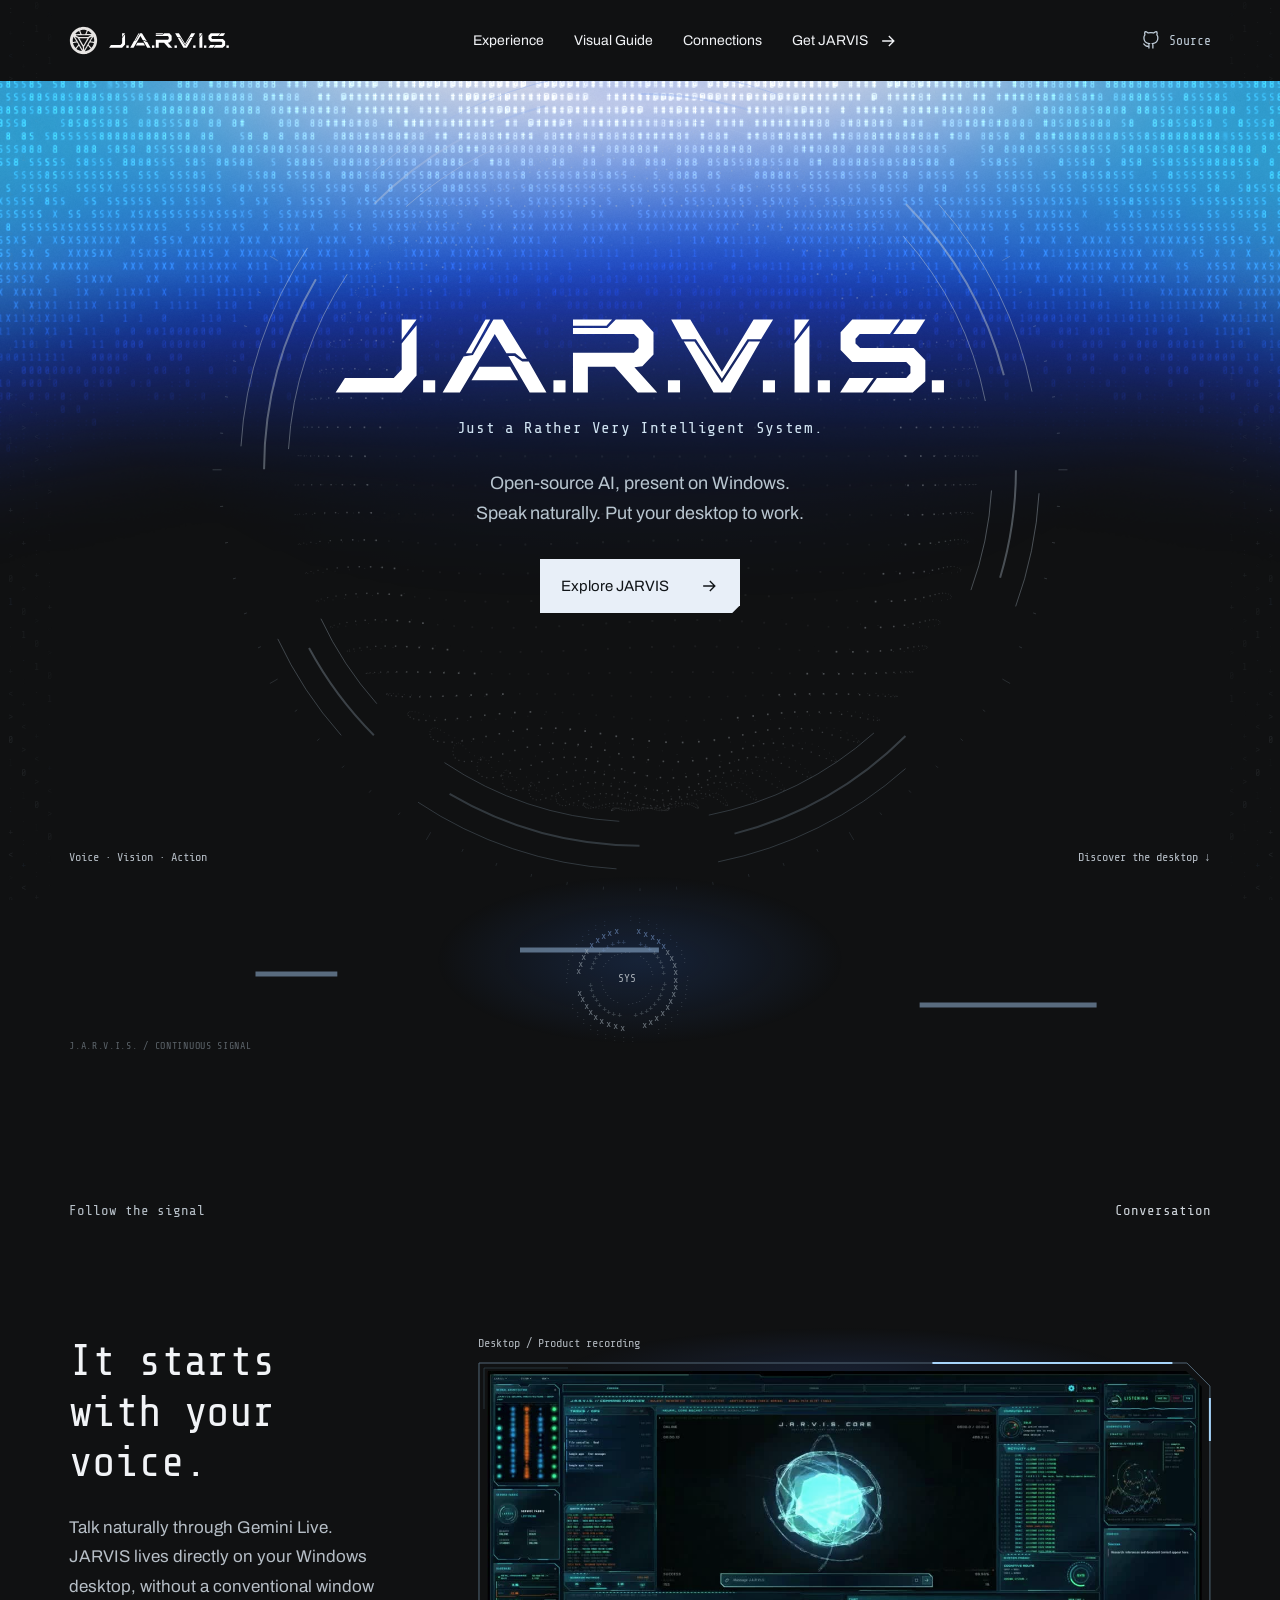
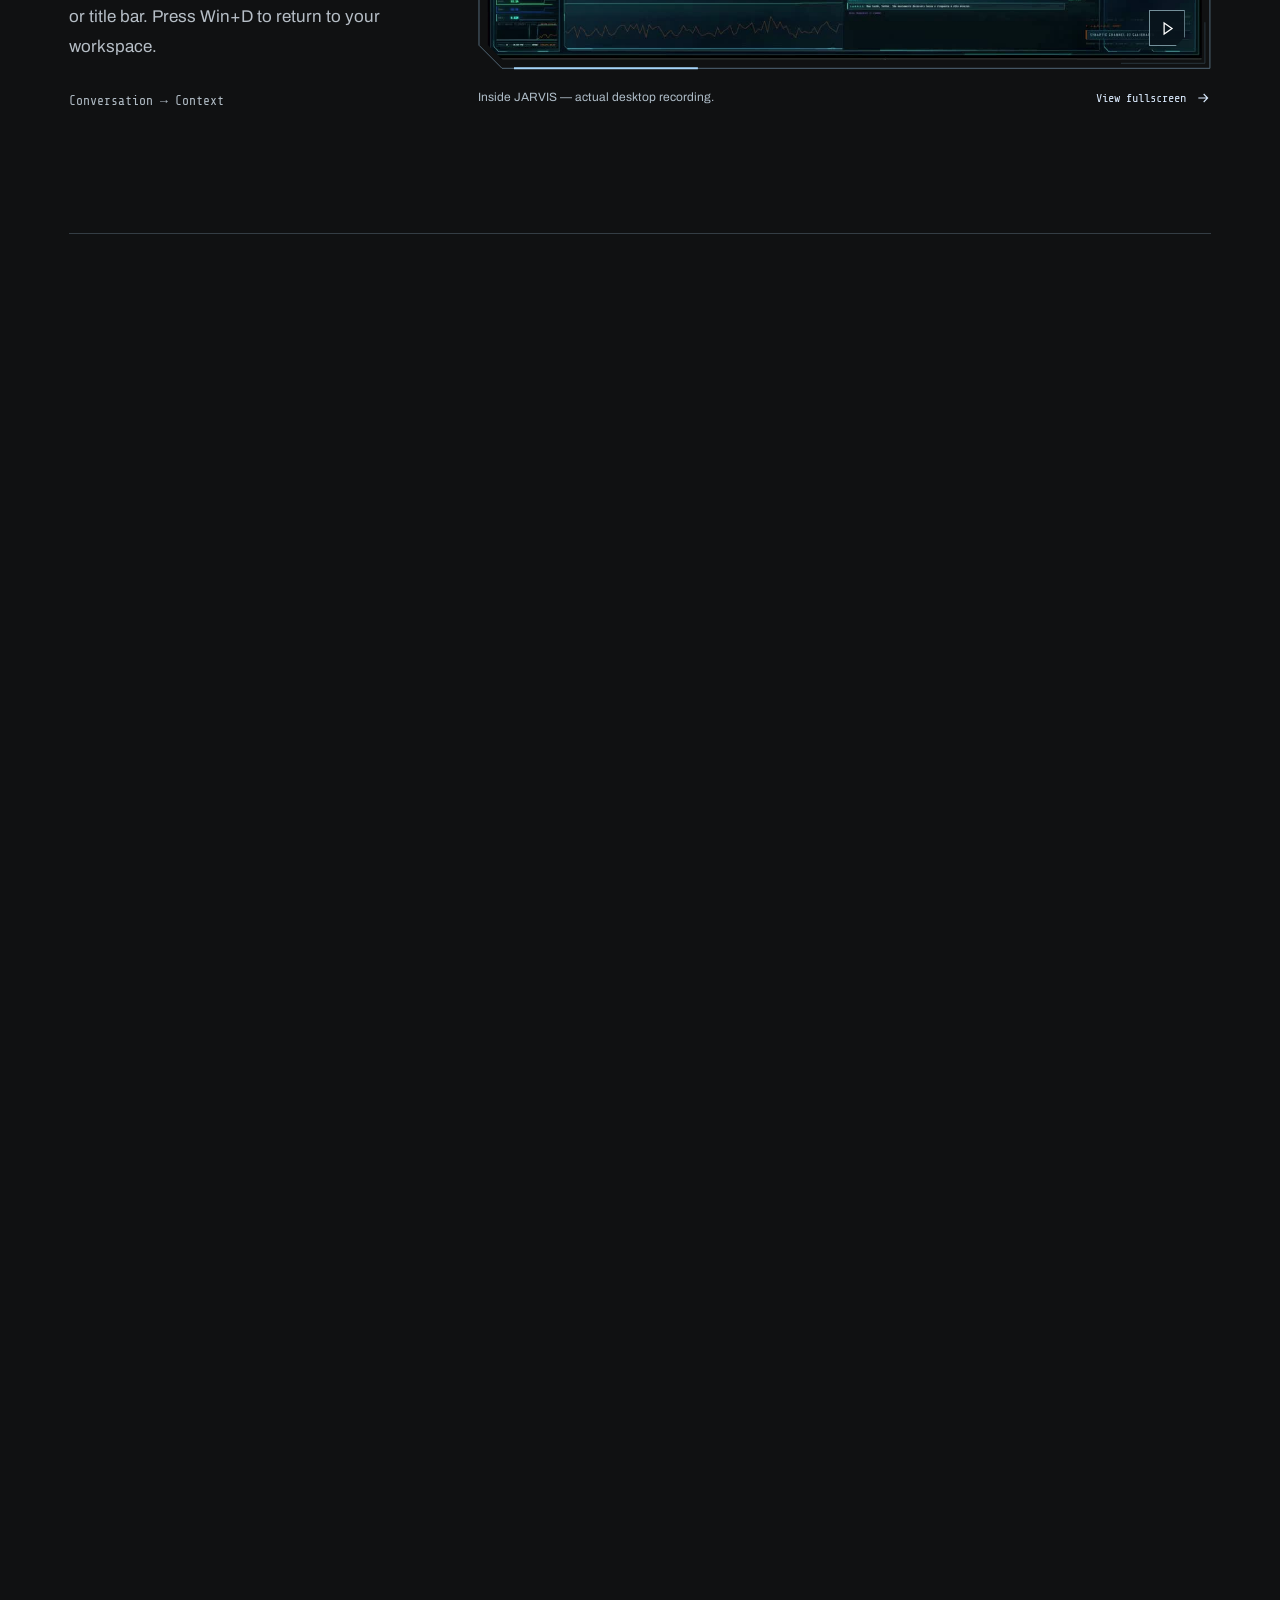
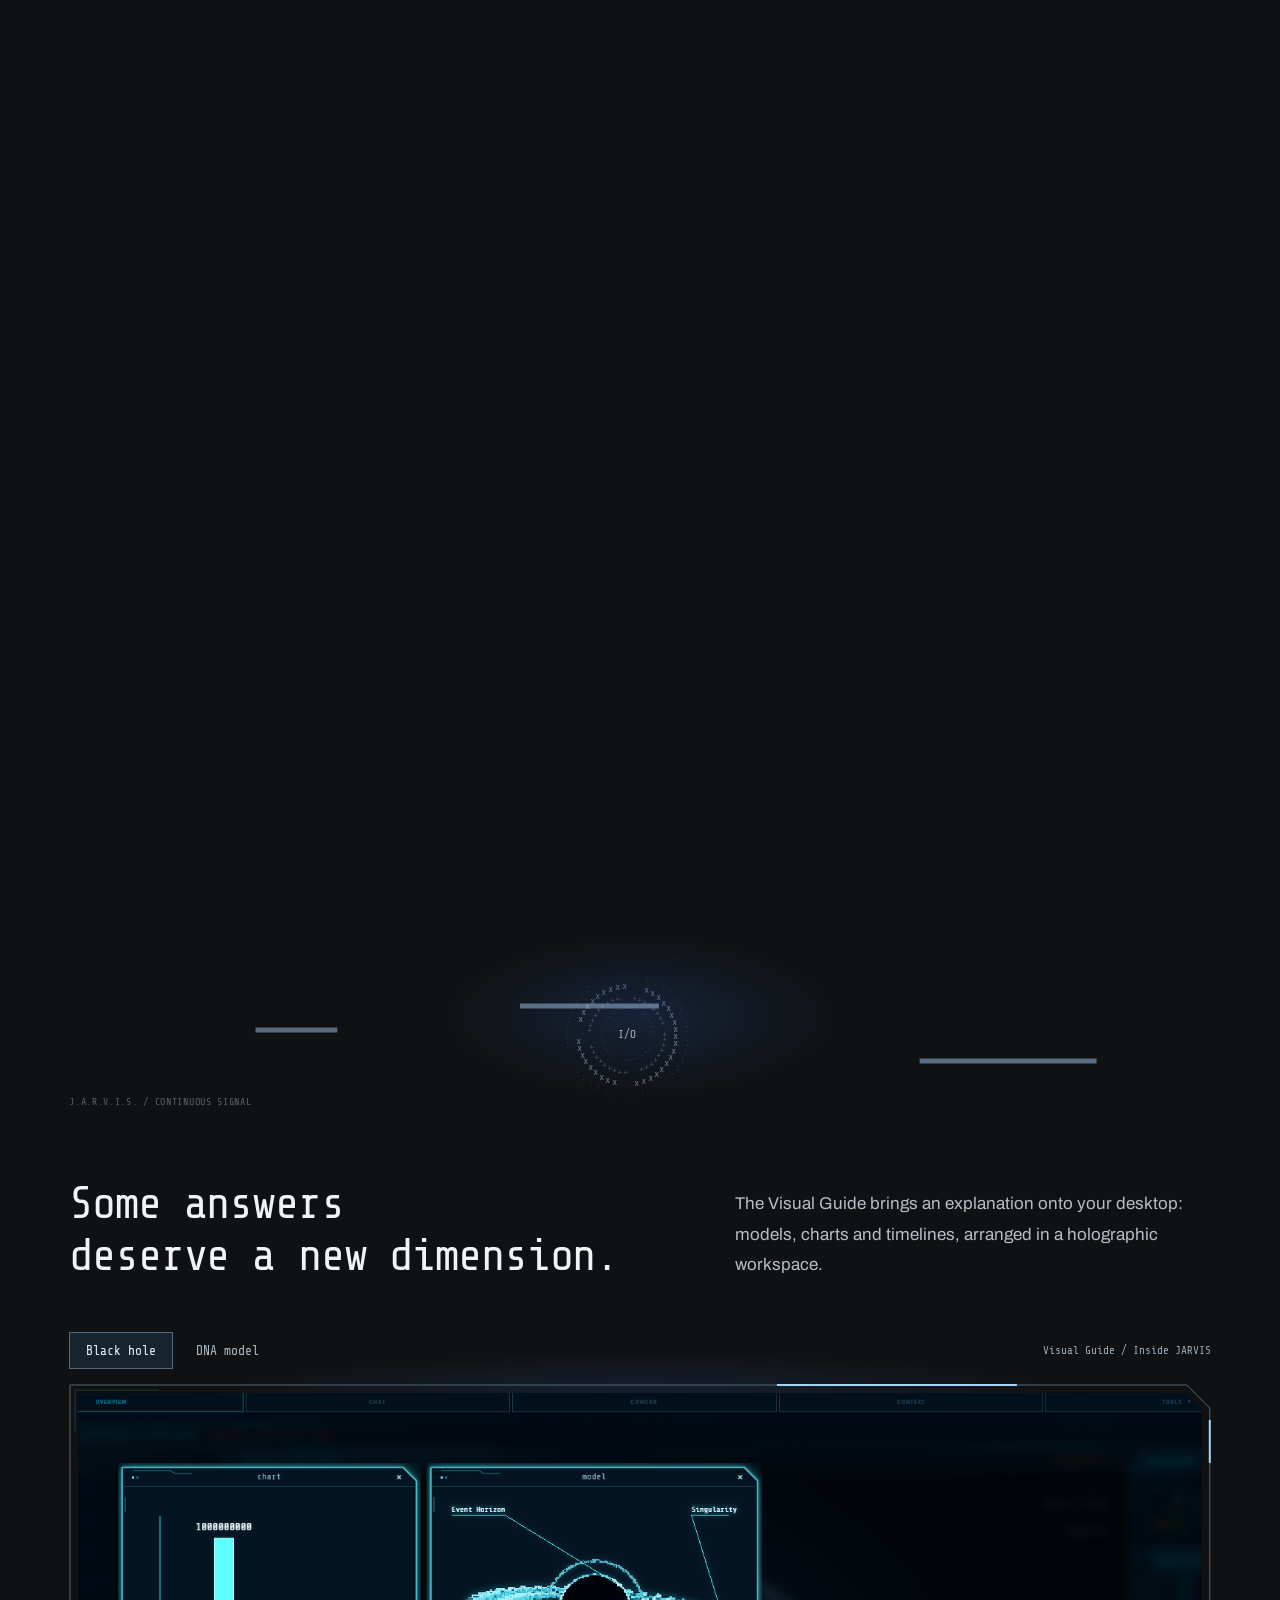
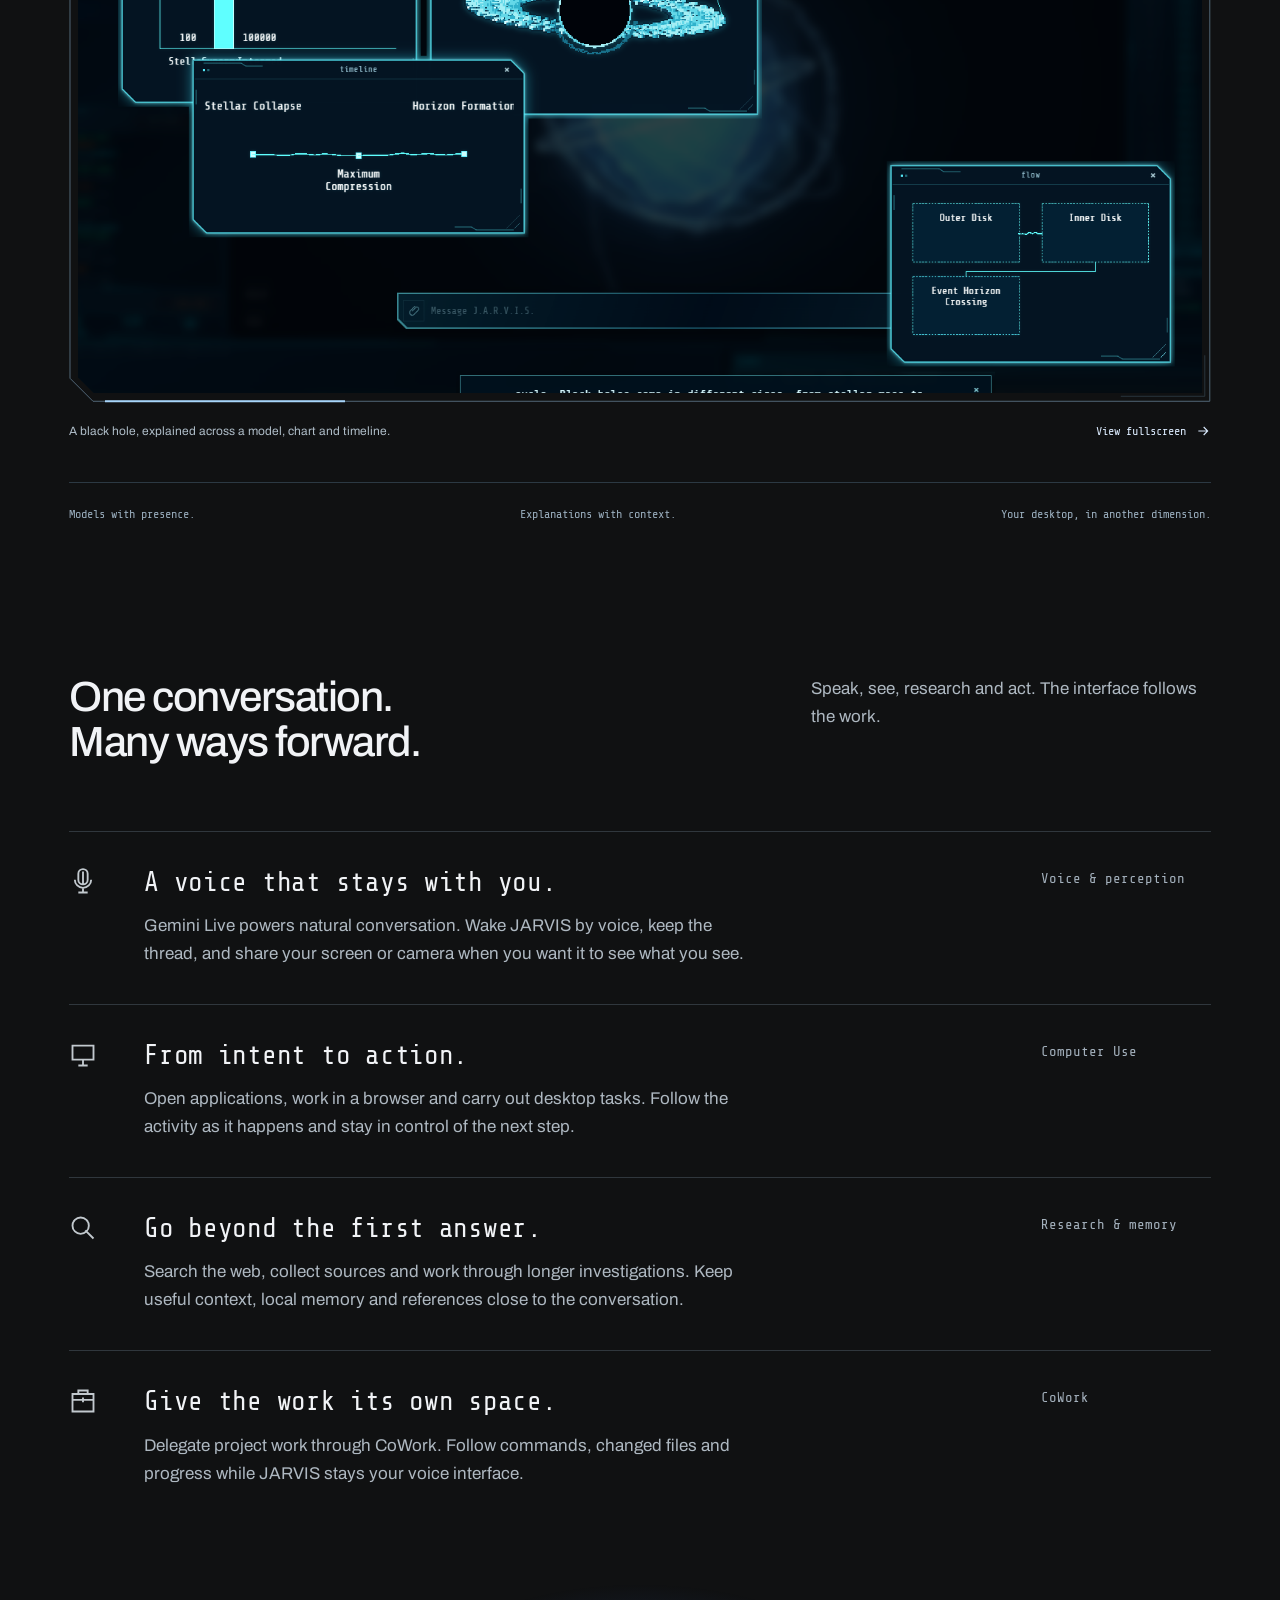
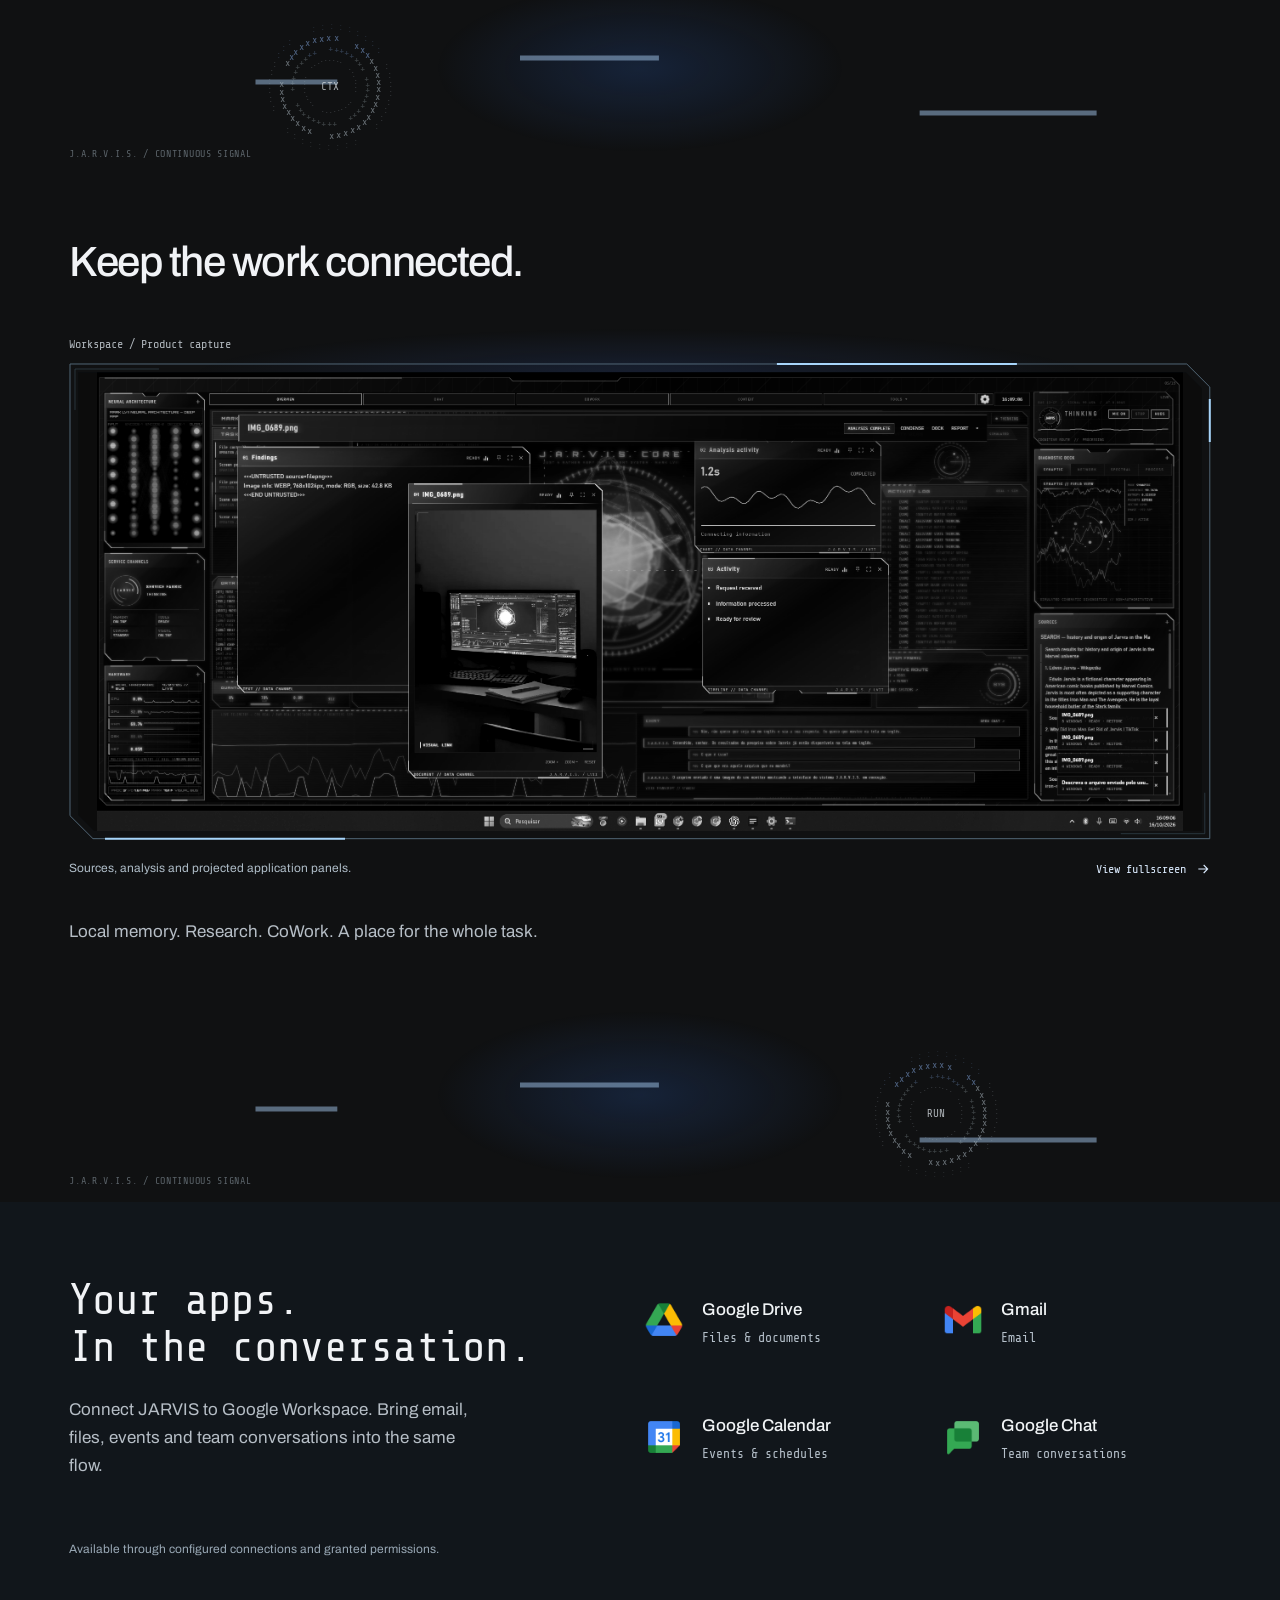
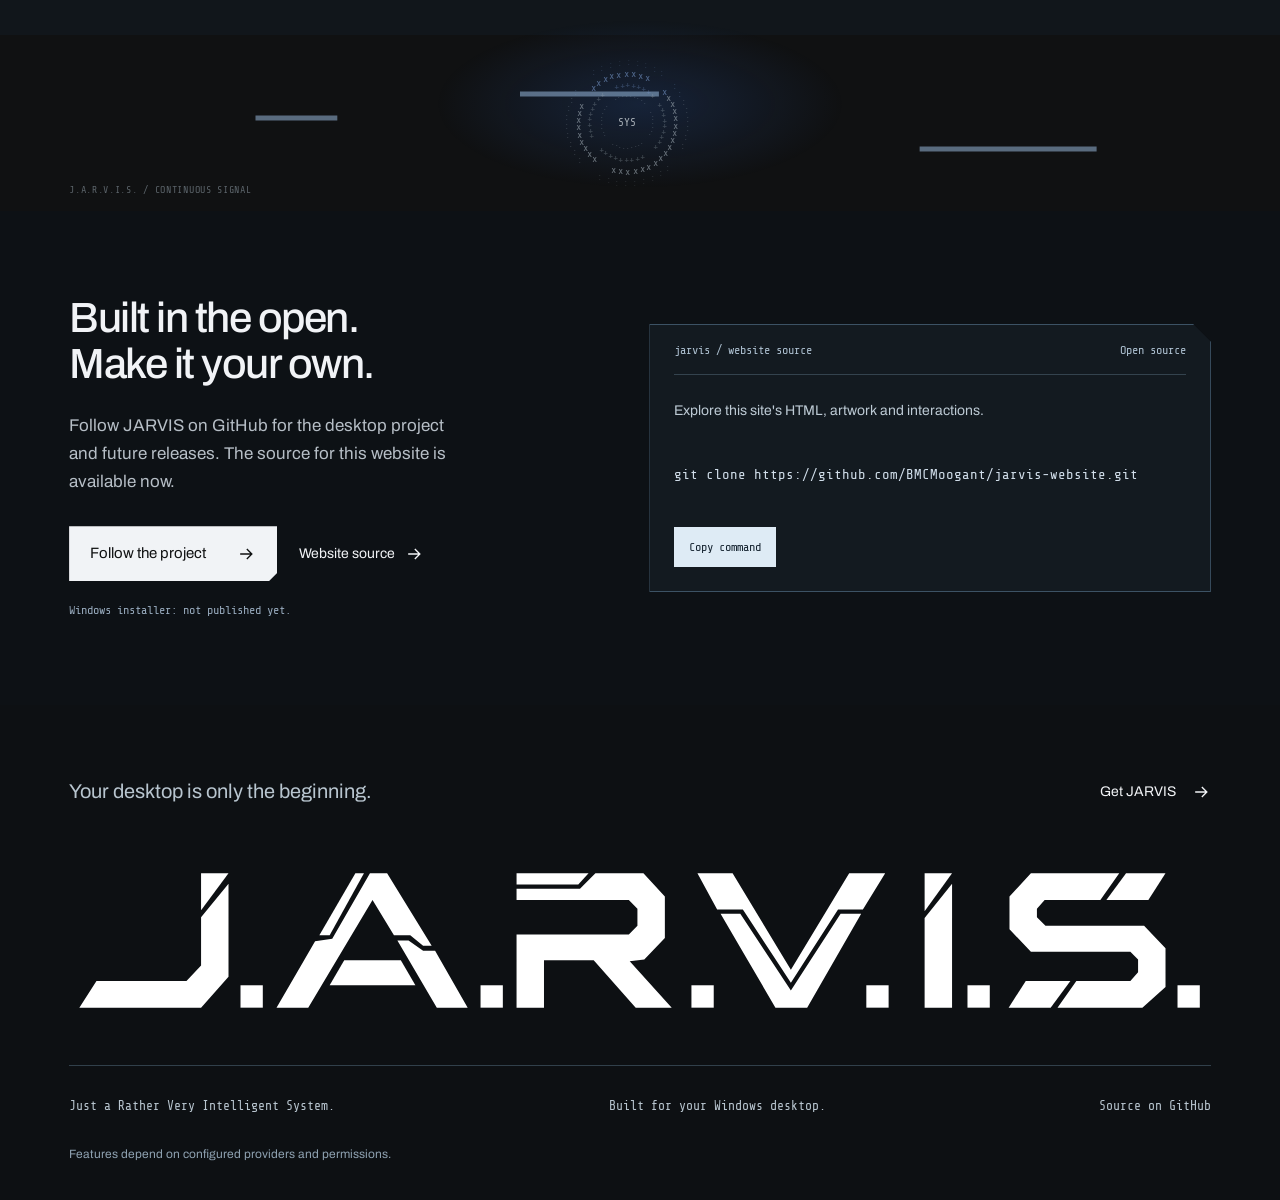
==== index.html @ f326a2b6 "Publish refined JARVIS Pulse website with Visual Guide" ====
<!doctype html><html lang="en" id="top"><head><meta charset="utf-8"><meta name="viewport" content="width=device-width,initial-scale=1"><title>J.A.R.V.I.S. — Your desktop, alive.</title><meta name="description" content="Just a Rather Very Intelligent System. A personal assistant that lives directly on your Windows desktop, with voice, vision, Computer Use and CoWork."><meta name="theme-color" content="#101112"><link rel="icon" href="assets/reactor-signal.svg"><link rel="stylesheet" href="editions.css"><link rel="stylesheet" href="editions-refinements.css"><link rel="stylesheet" href="dotworld.css"><link rel="stylesheet" href="fusion.css"><link rel="stylesheet" href="blue-trio.css"><script defer src="media-config.js"></script><script defer src="ascii-fluid.js"></script><script defer src="gradient-ascii.js"></script><script defer src="original-fluid-pointer.js"></script><script defer src="editions.js"></script><script defer src="dotworld.js"></script><script defer src="fusion.js"></script><script defer src="assets/vendor/gsap.min.js"></script><script defer src="assets/vendor/ScrollTrigger.min.js"></script><script defer src="blue-trio.js"></script><link rel="stylesheet" href="pulse-polish.css"><script defer src="pulse-convergence.js"></script><link rel="stylesheet" href="wordmark.css"><link rel="stylesheet" href="pulse-final.css"><script defer src="pulse-final.js"></script><meta property="og:title" content="J.A.R.V.I.S. — Your desktop, alive."><meta property="og:description" content="Voice, vision and action. An open-source assistant that lives directly on your Windows desktop."><meta property="og:type" content="website"><meta property="og:image" content="https://bmcmoogant.github.io/jarvis-website/assets/visual-guide-black-hole.png"><meta property="og:url" content="https://bmcmoogant.github.io/jarvis-website/"><link rel="canonical" href="https://bmcmoogant.github.io/jarvis-website/"></head><body class="field dotworld field-edition fusion trio pulse" data-edition="field"><a class="skip" href="#main">Skip to content</a><header><a class="brand" href="index.html"><img src="assets/reactor-mono.svg" width="30" height="30" alt=""><img class="jarvis-wordmark" src="assets/jarvis-wordmark.svg" width="1332" height="180" alt="J.A.R.V.I.S."></a><nav aria-label="Main"><a href="#experience">Experience</a><a href="#visual-guide">Visual Guide</a><a href="#connections">Connections</a><a class="nav-get" href="#get">Get JARVIS <svg viewBox="0 0 24 24" aria-hidden="true"><path d="M5 12h14M13 6l6 6-6 6"/></svg></a></nav><a class="source-link" href="https://github.com/BMCMoogant/jarvis-website" aria-label="View the website source on GitHub"><svg viewBox="0 0 24 24" aria-hidden="true"><path d="M9 19c-4.3 1.4-4.3-2.5-6-3m12 6v-3.9c0-1.1.1-1.6-.5-2.3 3.3-.4 6.8-1.6 6.8-7.1A5.5 5.5 0 0020 4.9 5.1 5.1 0 0019.9 1S18.7.6 16 2.5a13.3 13.3 0 00-7 0C6.3.6 5.1 1 5.1 1A5.1 5.1 0 005 4.9a5.5 5.5 0 00-1.3 3.8c0 5.5 3.5 6.7 6.8 7.1-.6.6-.6 1.4-.5 2.3V22"/></svg><span>Source</span></a></header><main><section class="hero" id="main"><div class="ascii-atmosphere hero-canopy" data-gradient="horizon" data-light="canopy" aria-hidden="true"><canvas></canvas></div><div class="art art-field" aria-hidden="true"><canvas class="reactor-art" data-core="field"></canvas></div><div class="hero-copy"><h1 data-wordmark><img class="jarvis-wordmark" src="assets/jarvis-wordmark.svg" width="1332" height="180" alt="J.A.R.V.I.S."></h1><p class="full-name">Just a Rather Very Intelligent System.</p><p class="hero-description">Open-source AI, present on Windows.<br>Speak naturally. Put your desktop to work.</p><a class="action" href="#experience">Explore JARVIS <svg viewBox="0 0 24 24" aria-hidden="true"><path d="M5 12h14M13 6l6 6-6 6"/></svg></a></div><div class="hero-foot mono"><span>Voice · Vision · Action</span><span>Discover the desktop ↓</span></div></section><div class="chapter-gate gate-entry" aria-hidden="true"><canvas data-ascii-reactor></canvas><svg viewBox="0 0 1200 100" preserveAspectRatio="none"><path class="gate-track" d="M0 25H160L182 47H430L454 23H780L804 47H1200M0 76H360L383 54H850L874 78H1200"/><path class="gate-plates" d="M196 47H282M474 23H620M894 78H1080"/></svg><span>J.A.R.V.I.S. / CONTINUOUS SIGNAL</span></div><section class="relay-journey" id="experience" aria-label="Follow the JARVIS experience"><div class="journey-pin"><div class="journey-top"><span class="mono">Follow the signal</span><span class="journey-count mono" aria-live="off">Conversation</span></div><div class="journey-window"><div class="journey-track"><article class="journey-panel"><div><h2>It starts<br>with your voice.</h2><p>Talk naturally through Gemini Live. JARVIS lives directly on your Windows desktop, without a conventional window or title bar. Press Win+D to return to your workspace.</p><span class="mono">Conversation → Context</span></div><figure class="product-media" data-slot="desktop"><div class="media-heading"><span>Desktop / Product recording</span></div><div class="media-window"><div class="media-picture"><video muted loop playsinline preload="none" poster="assets/films/desktop-poster.jpg" src="assets/films/desktop-scrub.mp4" aria-label="JARVIS desktop recording"></video></div><svg class="media-contour" viewBox="0 0 1000 500" preserveAspectRatio="none" aria-hidden="true"><path class="contour" d="M1 1H958L999 42V499H35L1 465Z"/><path class="accent" d="M740 1H934M999 63V147M65 499H260"/><path class="detail" d="M22 68V24H210M785 478H978V396"/></svg><button class="loop-toggle" type="button" aria-label="Pause recording" aria-pressed="false"><svg viewBox="0 0 24 24" aria-hidden="true"><path d="M9 6v12M15 6v12"/></svg></button></div><figcaption>Inside JARVIS — actual desktop recording.<button type="button" data-expand>View fullscreen <svg viewBox="0 0 24 24" aria-hidden="true"><path d="M5 12h14M13 6l6 6-6 6"/></svg></button></figcaption></figure></article><article class="journey-panel"><div><h2>The context<br>comes with you.</h2><p>Screen awareness, sources and local memory bring the relevant information into the workspace.</p><span class="mono">Context → Action</span></div><figure class="product-media" data-slot="workspace"><div class="media-heading"><span>Workspace / Product capture</span></div><div class="media-window"><div class="media-picture"><img loading="lazy" src="assets/jarvis-focus-workspace.png" alt="Sources, analysis and projected application panels." width="2559" height="1079"></div><svg class="media-contour" viewBox="0 0 1000 500" preserveAspectRatio="none" aria-hidden="true"><path class="contour" d="M1 1H958L999 42V499H35L1 465Z"/><path class="accent" d="M740 1H934M999 63V147M65 499H260"/><path class="detail" d="M22 68V24H210M785 478H978V396"/></svg></div><figcaption>Sources, analysis and projected application panels.<button type="button" data-expand>View fullscreen <svg viewBox="0 0 24 24" aria-hidden="true"><path d="M5 12h14M13 6l6 6-6 6"/></svg></button></figcaption></figure></article><article class="journey-panel"><div><h2>Then the work<br>moves forward.</h2><p>Use desktop tools, investigate a topic or delegate a project through CoWork. Keep the next step in view.</p><a class="action" href="#capabilities">Explore the capabilities <svg viewBox="0 0 24 24" aria-hidden="true"><path d="M5 12h14M13 6l6 6-6 6"/></svg></a></div><figure class="product-media" data-slot="computer"><div class="media-heading"><span>Computer Use / Live desktop</span></div><div class="media-window"><div class="media-picture"><img loading="lazy" src="assets/desktop-live-detail.png" width="1382" height="818" alt="JARVIS desktop with the Computer Use panel, activity log, sources and live voice status."></div><svg class="media-contour" aria-hidden="true"><path class="contour"/><path class="accent"/><path class="detail"/></svg></div><figcaption>Tools, sources and live status, alongside the Core.<button type="button" data-expand>View fullscreen <svg viewBox="0 0 24 24" aria-hidden="true"><path d="M5 12h14M13 6l6 6-6 6"/></svg></button></figcaption></figure></article></div></div><div class="journey-progress" aria-hidden="true"><i></i></div></div></section><div class="chapter-gate gate-continue" aria-hidden="true"><canvas data-ascii-reactor></canvas><svg viewBox="0 0 1200 100" preserveAspectRatio="none"><path class="gate-track" d="M0 25H160L182 47H430L454 23H780L804 47H1200M0 76H360L383 54H850L874 78H1200"/><path class="gate-plates" d="M196 47H282M474 23H620M894 78H1080"/></svg><span>J.A.R.V.I.S. / CONTINUOUS SIGNAL</span></div><section class="visual-guide" id="visual-guide" aria-labelledby="guide-title">
  <div class="guide-intro"><h2 id="guide-title">Some answers<br>deserve a new dimension.</h2><p>The Visual Guide brings an explanation onto your desktop: models, charts and timelines, arranged in a holographic workspace.</p></div>
  <figure class="product-media guide-media" data-slot="visual-guide">
    <div class="guide-toolbar"><div role="group" aria-label="Choose a Visual Guide capture"><button type="button" data-guide-scene="black-hole" aria-pressed="true">Black hole</button><button type="button" data-guide-scene="dna" aria-pressed="false">DNA model</button></div><span class="mono">Visual Guide / Inside JARVIS</span></div>
    <div class="media-window"><div class="media-picture"><img src="assets/visual-guide-black-hole.png" loading="lazy" width="1522" height="813" alt="JARVIS Visual Guide with a pixel-art black hole, chart, formation timeline and flow diagram." data-guide-image></div><svg class="media-contour" aria-hidden="true"><path class="contour"/><path class="accent"/><path class="detail"/></svg></div>
    <figcaption><span data-guide-caption>A black hole, explained across a model, chart and timeline.</span><button type="button" data-expand>View fullscreen <svg viewBox="0 0 24 24" aria-hidden="true"><path d="M5 12h14M13 6l6 6-6 6"/></svg></button></figcaption>
  </figure>
  <div class="guide-notes"><span>Models with presence.</span><span>Explanations with context.</span><span>Your desktop, in another dimension.</span></div>
</section><section class="capabilities" id="capabilities"><div class="section-title"><h2>One conversation.<br>Many ways forward.</h2><p>Speak, see, research and act. The interface follows the work.</p></div><div class="capability-list"><article><div class="cap-icon" data-icon="voice"></div><div><h3>A voice that stays with you.</h3><p>Gemini Live powers natural conversation. Wake JARVIS by voice, keep the thread, and share your screen or camera when you want it to see what you see.</p></div><span class="mono">Voice & perception</span></article><article><div class="cap-icon" data-icon="computer"></div><div><h3>From intent to action.</h3><p>Open applications, work in a browser and carry out desktop tasks. Follow the activity as it happens and stay in control of the next step.</p></div><span class="mono">Computer Use</span></article><article><div class="cap-icon" data-icon="research"></div><div><h3>Go beyond the first answer.</h3><p>Search the web, collect sources and work through longer investigations. Keep useful context, local memory and references close to the conversation.</p></div><span class="mono">Research & memory</span></article><article><div class="cap-icon" data-icon="cowork"></div><div><h3>Give the work its own space.</h3><p>Delegate project work through CoWork. Follow commands, changed files and progress while JARVIS stays your voice interface.</p></div><span class="mono">CoWork</span></article></div></section><div class="chapter-gate gate-workspace" aria-hidden="true"><canvas data-ascii-reactor></canvas><svg viewBox="0 0 1200 100" preserveAspectRatio="none"><path class="gate-track" d="M0 25H160L182 47H430L454 23H780L804 47H1200M0 76H360L383 54H850L874 78H1200"/><path class="gate-plates" d="M196 47H282M474 23H620M894 78H1080"/></svg><span>J.A.R.V.I.S. / CONTINUOUS SIGNAL</span></div><section class="workspace"><h2>Keep the work connected.</h2><figure class="product-media" data-slot="workspace"><div class="media-heading"><span>Workspace / Product capture</span></div><div class="media-window"><div class="media-picture"><img loading="lazy" src="assets/jarvis-focus-workspace.png" alt="Sources, analysis and projected application panels." width="2559" height="1079"></div><svg class="media-contour" viewBox="0 0 1000 500" preserveAspectRatio="none" aria-hidden="true"><path class="contour" d="M1 1H958L999 42V499H35L1 465Z"/><path class="accent" d="M740 1H934M999 63V147M65 499H260"/><path class="detail" d="M22 68V24H210M785 478H978V396"/></svg></div><figcaption>Sources, analysis and projected application panels.<button type="button" data-expand>View fullscreen <svg viewBox="0 0 24 24" aria-hidden="true"><path d="M5 12h14M13 6l6 6-6 6"/></svg></button></figcaption></figure><p>Local memory. Research. CoWork. A place for the whole task.</p></section><div class="chapter-gate gate-release" aria-hidden="true"><canvas data-ascii-reactor></canvas><svg viewBox="0 0 1200 100" preserveAspectRatio="none"><path class="gate-track" d="M0 25H160L182 47H430L454 23H780L804 47H1200M0 76H360L383 54H850L874 78H1200"/><path class="gate-plates" d="M196 47H282M474 23H620M894 78H1080"/></svg><span>J.A.R.V.I.S. / CONTINUOUS SIGNAL</span></div><section class="connections" id="connections"><div><h2>Your apps.<br>In the conversation.</h2><p>Connect JARVIS to Google Workspace. Bring email, files, events and team conversations into the same flow.</p></div><ul><li><img src="assets/integrations/drive.png" width="42" height="42" alt="Google Drive logo"><div><strong>Google Drive</strong><span>Files & documents</span></div></li><li><img src="assets/integrations/gmail.png" width="42" height="42" alt="Gmail logo"><div><strong>Gmail</strong><span>Email</span></div></li><li><img src="assets/integrations/calendar.png" width="42" height="42" alt="Google Calendar logo"><div><strong>Google Calendar</strong><span>Events & schedules</span></div></li><li><img src="assets/integrations/chat.png" width="42" height="42" alt="Google Chat logo"><div><strong>Google Chat</strong><span>Team conversations</span></div></li></ul><small>Available through configured connections and granted permissions.</small></section><div class="chapter-gate gate-entry" aria-hidden="true"><canvas data-ascii-reactor></canvas><svg viewBox="0 0 1200 100" preserveAspectRatio="none"><path class="gate-track" d="M0 25H160L182 47H430L454 23H780L804 47H1200M0 76H360L383 54H850L874 78H1200"/><path class="gate-plates" d="M196 47H282M474 23H620M894 78H1080"/></svg><span>J.A.R.V.I.S. / CONTINUOUS SIGNAL</span></div><section class="source-terminal" id="get"><div class="source-heading"><h2>Built in the open.<br>Make it your own.</h2><p>Follow JARVIS on GitHub for the desktop project and future releases. The source for this website is available now.</p><div class="source-actions"><a class="action" href="https://github.com/BMCMoogant">Follow the project <svg viewBox="0 0 24 24" aria-hidden="true"><path d="M5 12h14M13 6l6 6-6 6"/></svg></a><a href="https://github.com/BMCMoogant/jarvis-website">Website source <svg viewBox="0 0 24 24" aria-hidden="true"><path d="M5 12h14M13 6l6 6-6 6"/></svg></a></div><p class="release-note">Windows installer: not published yet.</p></div><div class="install-shell"><div class="shell-bar"><span>jarvis / website source</span><span>Open source</span></div><p class="terminal-note">Explore this site's HTML, artwork and interactions.</p><pre data-source-command>git clone https://github.com/BMCMoogant/jarvis-website.git</pre><div class="terminal-bottom"><button type="button" data-copy-source>Copy command</button><span role="status" data-copy-status></span></div></div></section></main><footer class="power-footer"><div class="footer-top"><p>Your desktop is only the beginning.</p><a href="#get">Get JARVIS <svg viewBox="0 0 24 24" aria-hidden="true"><path d="M5 12h14M13 6l6 6-6 6"/></svg></a></div><a href="#top" class="footer-wordmark" data-wordmark-slot="footer" aria-label="JARVIS, back to top"><img class="jarvis-wordmark" src="assets/jarvis-wordmark.svg" width="1332" height="180" alt="J.A.R.V.I.S."></a><div class="footer-bottom"><span>Just a Rather Very Intelligent System.</span><span>Built for your Windows desktop.</span><a href="https://github.com/BMCMoogant/jarvis-website">Source on GitHub</a></div><small>Features depend on configured providers and permissions.</small></footer><dialog class="media-dialog" aria-label="Product capture, fullscreen"><button class="close-dialog" type="button" autofocus>Close ×</button><div></div></dialog><div class="notice" role="status"></div></body></html>
---- editions.css ----
@font-face{font-family:Archivo;src:url('assets/fonts/archivo-variable.ttf')}@font-face{font-family:Tech;src:url('assets/fonts/share-tech-mono-400.ttf')}
:root{--paper:#fafafa;--ink:#17191d;--sub:#51565c;--line:#d5d9dd;--blue:#064cf0;--gutter:clamp(24px,6vw,100px);--ease:cubic-bezier(.16,1,.3,1)}*{box-sizing:border-box}html{scroll-behavior:smooth;scroll-padding-top:40px}body{margin:0;background:var(--paper);color:var(--ink);font:17px/1.65 Archivo,Arial,sans-serif}h1,h2,h3,p{margin:0}h1,h2,h3{font-weight:500;letter-spacing:-.035em;line-height:1.08;text-wrap:balance}h1{font-size:clamp(40px,4.7vw,72px)}h2{font-size:clamp(32px,3.3vw,50px)}h3{font-size:25px}p{max-width:58ch;color:var(--sub)}a{color:inherit;text-decoration:none}button{font:inherit;color:inherit;cursor:pointer}svg{width:20px;height:20px;fill:none;stroke:currentColor;stroke-width:1.6;flex:none}img,video{display:block;max-width:100%}button,a,summary{touch-action:manipulation}a:focus-visible,button:focus-visible,summary:focus-visible{outline:2px solid var(--blue);outline-offset:5px}::selection{background:var(--blue);color:white}body{scrollbar-color:var(--sub) var(--paper)}.mono{font:14px/1.6 Tech,monospace}.skip{position:fixed;top:12px;left:20px;background:var(--ink);color:var(--paper);padding:10px;z-index:100;transform:translateY(-200%)}.skip:focus{transform:none}header{display:flex;align-items:center;justify-content:space-between;padding:26px var(--gutter);gap:24px;position:relative;z-index:5}.brand{display:flex;align-items:center;gap:11px;font-weight:600;letter-spacing:.03em;font-size:17px}.brand img{width:29px;height:29px}nav{display:flex;gap:30px;align-items:center;font-size:14px}nav a{display:flex;gap:10px;align-items:center}.edition-link{font:13px Tech,monospace;color:var(--sub)}.hero{position:relative;min-height:calc(100svh - 88px);padding:70px var(--gutter) 90px;display:grid;grid-template-columns:1fr 1fr;align-items:center;gap:50px;overflow:hidden}.hero-copy{position:relative;z-index:2;pointer-events:none}.hero-copy a{pointer-events:auto}.hero-copy p{margin:28px 0 32px;max-width:38ch}.action{display:inline-flex;align-items:center;justify-content:space-between;gap:30px;background:var(--ink);color:var(--paper);padding:15px 21px;font-size:15px;clip-path:polygon(0 0,100% 0,100% calc(100% - 8px),calc(100% - 8px) 100%,0 100%);transition:background .25s,transform .4s var(--ease)}.action:hover{background:var(--blue);color:white;transform:translateY(-3px)}.art{position:relative;width:100%;aspect-ratio:1;min-width:0;overflow:hidden}.art canvas{position:absolute;inset:0;width:100%;height:100%;pointer-events:none!important}.fluid{z-index:0}.reactor-art{z-index:1}.art-caption{position:absolute;z-index:2;bottom:15px;left:12px;right:12px;display:flex;justify-content:space-between;font:12px Tech,monospace;color:var(--sub)}.hero-foot{position:absolute;left:var(--gutter);right:var(--gutter);bottom:24px;display:flex;justify-content:space-between;color:var(--sub)}.section-title{display:flex;justify-content:space-between;align-items:flex-end;gap:50px;margin-bottom:45px}.section-title>p{max-width:40ch}.experience,.capabilities,.workspace,.get{padding:100px var(--gutter)}.experience{background:#f0f1f1}.product-media{margin:0;min-width:0}.product-media>img,.product-media>video{width:100%;height:auto;aspect-ratio:2.45;object-fit:contain;background:#08151c}.product-media figcaption{display:flex;justify-content:space-between;align-items:center;gap:20px;padding:16px 0;font-size:13px;color:var(--sub)}.product-media button{display:flex;align-items:center;gap:10px;padding:0;background:none;border:0;white-space:nowrap;font-size:13px}.product-media button:hover{color:var(--blue)}.capabilities{padding-bottom:90px}.capability-list{margin-top:65px}.capability-list article{display:grid;grid-template-columns:45px 1fr 170px;gap:30px;padding:36px 0;border-top:1px solid var(--line)}.capability-list p{margin-top:15px;max-width:62ch}.capability-list .mono{color:var(--sub)}.cap-icon svg{width:28px;height:28px}.workspace{display:grid;grid-template-columns:1fr 1.35fr;gap:65px;align-items:center}.workspace p{margin-top:25px}.get{display:grid;grid-template-columns:1.2fr 1fr;gap:90px;background:var(--ink);color:var(--paper)}.get p{color:#bfc3cb;margin-top:25px}.get .action{background:var(--paper);color:var(--ink)}.get .action:hover{background:#a8c7ff}.get .availability{font-size:13px;margin:12px 0 30px}.get details{padding:18px 0;border-top:1px solid #555b64;border-bottom:1px solid #555b64}.get summary{cursor:pointer;font-size:15px}.get details p{font-size:14px}.get pre{font:15px/1.8 Tech,monospace;white-space:pre-wrap}.installer{display:flex;justify-content:space-between;margin-top:25px;font-size:14px}.installer>span{color:#bcc1c9}footer{padding:55px var(--gutter);display:flex;align-items:center;justify-content:space-between;gap:30px;flex-wrap:wrap;font-size:14px}footer small{flex-basis:100%;max-width:95ch;color:var(--sub);font-size:12px}.media-dialog{width:min(94vw,1500px);max-width:none;padding:50px 20px 20px;background:#080d12;border:0;color:white}.media-dialog::backdrop{background:#06090bdf;backdrop-filter:blur(8px)}.media-dialog img,.media-dialog video{max-height:80svh;width:100%;object-fit:contain}.close-dialog{position:absolute;right:20px;top:10px;border:0;background:transparent;padding:6px}.notice{position:fixed;bottom:25px;left:50%;transform:translate(-50%,30px);opacity:0;pointer-events:none;background:var(--ink);color:var(--paper);padding:18px 22px;z-index:50;max-width:90vw;font-size:14px;transition:.3s var(--ease)}.notice.visible{transform:translate(-50%,0);opacity:1}
/* Dot Field: the visitor enters the material before seeing the product. */
.field{--paper:#101112;--ink:#f3f4f5;--sub:#b0b4bc;--line:#34373a;--blue:#8ab8ff}.field .brand img,.field footer img{filter:invert(1)}.field .hero{display:block;min-height:800px;height:calc(100svh - 90px);padding-top:180px;text-align:center}.field .hero .art{position:absolute;inset:0;width:100%;height:100%;aspect-ratio:auto}.field .hero-copy{max-width:700px;margin:auto}.field .hero-copy p{margin:25px auto 30px}.field h1{font-size:clamp(45px,5.7vw,85px)}.field .art-caption{display:none}.field .film-chapter{padding:0;background:#101112;position:relative;min-height:180svh}.film-sticky{position:sticky;top:0;height:100svh;display:flex;align-items:center;opacity:.6}.film-story{position:relative;margin-top:-145svh;padding:40px var(--gutter) 80px;min-height:145svh;pointer-events:none}.film-story h2{max-width:15ch;font-size:clamp(40px,5vw,72px);text-shadow:0 3px 20px #000}.film-story p{color:#f0f3f6;max-width:30ch;margin:25px 0 45svh}.film-story p:last-child{margin-bottom:0}.field .capabilities{background:#e9eaeb;color:#17191d;--sub:#51565c;--line:#bec3ca}.field .section-title{align-items:flex-start}.field .workspace{display:block;padding-top:130px}.field .workspace .product-media{margin-top:40px}.field .workspace>p{max-width:none;text-align:right}.field .get{background:#e9eaeb;color:#17191d}.field .get p{color:#51565c}.field .get .action{background:#17191d;color:#fff}.field .get details{border-color:#b3bac3}.field .get .installer>span{color:#51565c}
/* Blueprint: an interactive technical spread, not the dark page recolored. */
.blueprint{--paper:#fff;--blue:#064cf0}.blueprint .hero{grid-template-columns:1fr 1.3fr;background:#f7faff}.blueprint .hero h1{font-size:clamp(42px,4.7vw,70px)}.blueprint .hero .art{aspect-ratio:1.1}.blueprint .action{background:var(--blue);color:white}.command-preview{margin-top:42px;display:flex;gap:20px;flex-wrap:wrap;color:#064cf0}.system-explorer{display:grid;grid-template-columns:1fr 1.4fr;gap:70px;padding:110px var(--gutter);align-items:center}.explorer-copy>p{margin-top:25px}.system-tabs{margin-top:30px;display:flex;flex-direction:column;align-items:stretch}.system-tabs button{border:0;border-bottom:1px solid var(--line);background:none;text-align:left;padding:18px 0;font-size:15px;transition:padding .3s var(--ease)}.system-tabs button[aria-selected=true]{color:var(--blue);padding-left:15px}.system-description{min-height:135px;font-size:15px;margin-top:25px;color:var(--sub)}.blueprint .capabilities{background:#f0f4fc}.blueprint .capability-list article{grid-template-columns:40px 1fr 140px}.blueprint .workspace{grid-template-columns:1fr 1.5fr}.blueprint .get{background:#064cf0}.blueprint .get p{color:#e2e9ff}.blueprint .get details{border-color:#92b0f4}.blueprint .get .installer>span{color:#e2e9ff}
/* Selection page. */
.edition-chooser{padding:65px var(--gutter) 80px}.edition-chooser h1{max-width:18ch}.edition-chooser>p{margin-top:25px}.edition-grid{display:grid;grid-template-columns:repeat(3,minmax(0,1fr));gap:30px;margin-top:55px}.preview-art{height:285px;position:relative;display:flex;align-items:center;justify-content:center;overflow:hidden;background:#e9eaec}.preview-art:before{content:'';position:absolute;inset:0;background-image:radial-gradient(#8e969a 1px,transparent 1px);background-size:7px 7px;opacity:.35;mask-image:radial-gradient(circle,black,transparent 70%)}.preview-art img{width:120px;height:120px;position:absolute;right:-8px;bottom:10px;opacity:.45;transition:transform .7s var(--ease)}.preview-art>span{font-size:30px;line-height:1.05;position:relative;z-index:1;letter-spacing:-.03em}.edition-preview:hover .preview-art img{transform:rotate(-10deg) scale(1.13)}.edition-preview h2{display:flex;justify-content:space-between;font-size:23px;margin-top:23px}.edition-preview p{font-size:15px;margin-top:12px}.edition-preview>span{display:block;margin-top:20px;font-size:13px;color:var(--blue)}.preview-field .preview-art{background:#111;color:#fff}.preview-field img{filter:invert(1)}.preview-blueprint .preview-art{background:#edf4ff;color:#064cf0}.previous{display:inline-block;margin-top:55px;font-size:14px;color:var(--sub)}.letter{display:inline-block;transition:color .2s;transform-origin:center bottom}.word{display:inline-block;white-space:nowrap}
@media(min-width:1700px){.hero{max-height:1100px;min-height:900px}.art{max-width:720px}}
@media(max-width:1000px){.edition-link{display:none}.hero{gap:10px;padding-top:35px}.section-title{display:block}.section-title>p{margin-top:24px}.workspace,.system-explorer{gap:30px}.get{gap:40px}.capability-list article{grid-template-columns:35px 1fr}.capability-list article>.mono{grid-column:2}.edition-grid{gap:20px}.preview-art{height:240px}.preview-art>span{font-size:25px}}
@media(max-width:700px){body{font-size:16px}header{padding:22px var(--gutter);gap:12px}nav{gap:16px;font-size:13px}nav>a:first-child{display:none}nav .nav-get{gap:5px}.brand{font-size:14px;gap:7px}.brand img{width:24px;height:24px}.hero,.blueprint .hero{display:flex;flex-direction:column;min-height:0;padding:50px var(--gutter) 70px;gap:15px}.hero-copy{width:100%}.hero-copy p{margin-top:22px;margin-bottom:24px}.hero h1,.blueprint .hero h1{font-size:42px}.hero .art{width:100%;max-width:450px;aspect-ratio:1.2}.hero-foot{font-size:11px;gap:20px;bottom:15px}.experience,.capabilities,.workspace,.get,.system-explorer{padding:65px var(--gutter)}.section-title{margin-bottom:30px}.product-media figcaption{font-size:12px;align-items:flex-start;flex-direction:column;gap:10px}.capability-list{margin-top:35px}.capability-list article{gap:16px;padding:28px 0}.capability-list h3{font-size:23px}.workspace,.system-explorer,.blueprint .workspace,.get{display:block}.workspace .product-media,.explorer-screen,.install{margin-top:35px}.get h2{font-size:36px}footer{padding:40px var(--gutter);gap:20px}footer p{display:none}.field .hero{display:block;height:780px;min-height:0;padding-top:170px}.field .hero .art{max-width:none;aspect-ratio:auto;height:100%;width:100%}.field h1{font-size:50px}.field .hero .art-caption{display:none}.field .film-chapter{padding:0;min-height:150svh}.film-story{margin-top:-130svh;min-height:130svh;padding:20px var(--gutter) 50px}.film-story p{margin-bottom:40svh}.film-sticky{height:100svh}.film-story h2{font-size:42px}.field .workspace{padding-top:70px}.blueprint .capability-list article{grid-template-columns:30px 1fr}.command-preview{margin-top:28px}.edition-grid{grid-template-columns:1fr;gap:45px}.edition-chooser{padding-top:40px}.preview-art{height:280px}.edition-chooser h1{font-size:40px}.chooser header>span{font-size:13px}}
@media(prefers-reduced-motion:reduce){html{scroll-behavior:auto}*,*:before,*:after{animation:none!important;transition:none!important}.film-sticky{position:relative;height:auto;opacity:1}.field .film-chapter{min-height:0;padding-top:30px}.film-story{margin-top:0;min-height:0}.film-story p{margin-bottom:35px}.letter{transform:none!important}}

/* The scroll narration stays within its own chapter, never over the opening. */
.field .film-chapter{min-height:220svh}.film-story{position:absolute;top:0;left:0;right:0;margin-top:0;padding-top:30svh}.film-story p{margin-bottom:55svh}
@media(max-width:700px){.field .film-chapter{min-height:190svh}.film-story{margin-top:0;padding-top:24svh}.film-story p{margin-bottom:45svh}}
@media(prefers-reduced-motion:reduce){.field .film-chapter{min-height:0}.film-story{position:relative;margin-top:0;padding-top:35px}.film-story p{margin-bottom:35px}}
---- editions-refinements.css ----
/* Shared ASCII ink follows the pointer; its black ground disappears in difference blending. */
.site-cursor-layer{position:fixed;inset:0;z-index:90;pointer-events:none!important;mix-blend-mode:difference;contain:strict}
.site-cursor-layer[hidden]{display:none}.site-cursor{display:block;width:100%;height:100%;pointer-events:none!important}.art>.fluid{display:none}
/* The field and its copy share one center at every viewport size. */
.field .hero{display:grid;grid-template-columns:minmax(0,1fr);place-items:center;min-height:680px;height:calc(100svh - 88px);max-height:none;padding:75px var(--gutter) 100px}
.field .hero .art{inset:0;width:100%;height:100%;max-width:none;max-height:none;aspect-ratio:auto}
.field .hero-copy{width:min(100%,700px);max-width:700px;margin:0;justify-self:center;align-self:center}
/* Media has a deliberate place in each edition, rather than a loose screenshot. */
.product-media{--frame:var(--line);--frame-accent:var(--ink);position:relative;width:100%;min-width:0}
.media-heading{display:flex;align-items:center;justify-content:space-between;gap:20px;font:13px/1.5 Tech,monospace;padding:12px 0;color:var(--sub)}
.media-marker{width:44px;height:5px;background:currentColor;clip-path:polygon(0 0,100% 0,calc(100% - 5px) 100%,0 100%)}
.media-window{position:relative;padding:11px;background:var(--paper);isolation:isolate}
.media-picture{overflow:hidden;clip-path:polygon(0 0,96% 0,100% 8%,100% 100%,4% 100%,0 92%)}
.media-picture>img,.media-picture>video{display:block;width:100%;height:auto;aspect-ratio:2.45;object-fit:contain;background:#08151c}
.media-contour{position:absolute;inset:0;width:100%;height:100%;pointer-events:none!important;overflow:visible;z-index:1;fill:none}
.media-contour path{vector-effect:non-scaling-stroke}.media-contour .contour{stroke:var(--frame);stroke-width:1}.media-contour .accent{stroke:var(--frame-accent);stroke-width:3}.media-contour .detail{stroke:var(--frame);stroke-width:.7;opacity:.55}
.product-media .loop-toggle{position:absolute;right:26px;bottom:23px;z-index:3;width:36px;height:36px;display:grid;place-items:center;padding:0;background:#09151ce6;color:white;border:1px solid #74909a;clip-path:polygon(0 0,100% 0,100% 75%,75% 100%,0 100%)}
.loop-toggle:hover{background:#173f52}.loop-toggle svg{width:19px;height:19px}
.paper .experience{background:#f0f1f1}.paper .experience>.product-media{max-width:1440px;margin:auto}.paper .media-window{--paper:#f0f1f1;padding:8px}
.paper .media-contour .detail{display:none}.paper .media-contour .accent{stroke-width:2}
.paper .workspace{grid-template-columns:minmax(0,.8fr) minmax(0,1.5fr);gap:50px}.paper .workspace .media-window{padding:7px}
/* Blueprint uses asymmetry and integrated diagonal joints, never stacked borders. */
.blueprint .product-media{--frame:#8aa8df;--frame-accent:#064cf0}
.blueprint .media-window{background:#edf3ff;padding:16px;clip-path:polygon(0 0,96% 0,100% 8%,100% 100%,4% 100%,0 92%)}
.blueprint .media-heading{color:#064cf0}.blueprint .media-contour .accent{stroke-width:4}
.blueprint .explorer-screen{position:relative;padding:20px 0 30px}.blueprint .explorer-screen:after{content:'';display:block;position:absolute;left:12%;right:0;bottom:0;height:10px;background:#064cf0;clip-path:polygon(0 0,20% 0,calc(20% + 8px) 80%,65% 80%,calc(65% + 8px) 0,100% 0,100% 20%,calc(65% + 10px) 20%,calc(65% + 2px) 100%,calc(20% + 6px) 100%,calc(20% - 2px) 20%,0 20%)}
.blueprint .system-tabs button[aria-selected=true]{background:#eaf1ff;clip-path:polygon(0 0,100% 0,100% 70%,calc(100% - 12px) 100%,0 100%);border-bottom-color:transparent}
/* Dot Field: a readable story beside an unobscured, sticky desktop recording. */
.field .film-chapter{min-height:190svh;padding:0 var(--gutter)}
.field .film-sticky{justify-content:flex-end;opacity:1;height:100svh}
.field .film-sticky>.product-media{width:66%;--frame:#394d59;--frame-accent:#7cc9f3}
.field .film-story{width:35%;padding:28svh 10px 0 var(--gutter);margin:0;min-height:0}
.field .film-story h2{font-size:clamp(30px,3.3vw,49px);text-shadow:none}
.field .film-story p{font-size:16px;max-width:25ch;margin-bottom:43svh}
.field .film-story p:last-child{margin-bottom:0}
.field .workspace>.product-media{max-width:1440px;margin:40px auto 0;--frame:#394d59;--frame-accent:#7cc9f3}
.field .workspace>p{max-width:1440px;margin:20px auto 0;text-align:left}
@media(max-width:1000px){.field .film-story{width:39%;padding-left:var(--gutter)}.field .film-sticky>.product-media{width:61%}.paper .workspace{gap:30px}}
@media(max-width:700px){.field .hero{display:grid;height:740px;min-height:calc(100svh - 70px);padding:80px var(--gutter) 100px}.field .hero-copy{width:100%}.field h1{font-size:clamp(39px,11.5vw,50px)}.field .hero .art{max-width:none;width:100%}.paper .workspace{display:block}
.media-window,.blueprint .media-window{padding:7px}.media-contour .detail{display:none}.product-media .loop-toggle{right:16px;bottom:14px;width:32px;height:32px}.media-heading{font-size:12px}
.field .film-chapter{min-height:0;padding:55px var(--gutter) 35px;display:flex;flex-direction:column-reverse;gap:35px}.field .film-sticky{position:relative;top:auto;height:auto;display:block}.field .film-sticky>.product-media{width:100%}.field .film-story{position:relative;width:100%;padding:0;min-height:0}.field .film-story h2{font-size:36px}.field .film-story p{font-size:16px;margin:20px 0 32px;max-width:40ch}.field .film-story p:last-child{margin-bottom:0}.blueprint .explorer-screen{padding-top:0}
}
@media(prefers-reduced-motion:reduce){.site-cursor-layer{display:none!important}.field .film-chapter{min-height:0;padding-top:55px;padding-bottom:55px}.field .film-sticky{position:relative;height:auto}.field .film-story{position:relative;width:100%;padding:40px 0 0}.field .film-story p{margin-bottom:30px}.field .film-sticky>.product-media{width:100%}}
---- dotworld.css ----
/* Dot Field family: graphite, white and a single ice-blue accent. */
.dotworld,.dot-chooser{--paper:#101112;--ink:#f0f3f6;--sub:#aeb8c1;--line:#31404b;--blue:#8ecbfb;background:#101112;color:var(--ink)}
.dotworld .brand{letter-spacing:.09em}.dotworld .hero{height:calc(100svh - 90px);min-height:760px;max-height:1150px;padding-top:60px;padding-bottom:105px;isolation:isolate}.dotworld .hero .art{position:absolute;inset:0;width:100%;height:100%;max-width:none;z-index:0}.dotworld .hero-copy{z-index:2;width:min(100%,900px);max-width:900px;pointer-events:none}.dotworld .hero-copy h1{font-size:clamp(48px,6.7vw,98px);letter-spacing:.035em;font-weight:500;line-height:1.05;white-space:nowrap}.dotworld .hero-copy .full-name{font:16px/1.6 Tech,monospace;letter-spacing:.04em;margin:18px auto 0;color:#d1e4f3;max-width:none}.dotworld .hero-copy .hero-description{font-size:18px;line-height:1.65;margin:28px auto 30px;max-width:45ch;color:#b8c5cf}.dotworld .hero-copy .action{pointer-events:auto;background:#d5e9fa;color:#0b1720}.dotworld .hero-copy .action:hover{background:#fff}.dotworld .hero-foot{z-index:4;font-size:12px}.dotworld .art canvas{opacity:.8}.ascii-atmosphere{position:relative;height:100%;width:100%;overflow:hidden;pointer-events:none}.ascii-atmosphere canvas{position:absolute;inset:0;width:100%;height:100%;pointer-events:none!important}.hero>.ascii-atmosphere{position:absolute;inset:0;z-index:0;opacity:.5}.signal-divider{height:30px;padding:0 var(--gutter);color:#6aa4ca;background:#101112}.signal-divider svg{width:100%;height:30px;fill:none;stroke:currentColor;stroke-width:1}.signal-divider svg path:last-child{stroke-width:3}
.dotworld .capabilities{background:#11171c;color:var(--ink);--sub:#aeb8c1;--line:#31404b}.dotworld .capability-list article{border-color:#31404b}.dotworld .cap-icon{color:#9cd2f8}.dotworld .get{background:#1a252e;color:#f2f7fc}.dotworld .get p{color:#bccbd7}.dotworld .get .action{background:#d5e9fa;color:#0b1720}.dotworld .get details{border-color:#455969}.dotworld .get .installer>span{color:#bccbd7}.dotworld .media-heading{color:#afc2d1}.dotworld .media-window{background:#0c161e}.dotworld .product-media{--frame:#425968;--frame-accent:#a2d2f3}.dotworld .media-contour .accent{stroke-width:3}.dotworld .product-media figcaption{color:#afbdc8}.dotworld .workspace{padding-top:100px}.dotworld .workspace h2{max-width:24ch}.dotworld .film-story h2{font-size:clamp(32px,3.7vw,54px)}
.shader-passage{height:620px;position:relative;display:grid;align-items:start;padding:80px var(--gutter);overflow:hidden}.shader-passage>.ascii-atmosphere{position:absolute;inset:0;opacity:.65}.shader-passage>div:last-child{position:relative;z-index:1}.shader-passage p{margin-top:24px;max-width:40ch}.shader-passage h2{font-size:clamp(38px,4vw,62px)}
/* Relay: an off-axis reactor and a continuous horizontal story. */
.relay-edition .hero{display:block;text-align:left;padding-top:180px}.relay-edition .hero-copy{margin:0;width:54%;max-width:740px}.relay-edition .hero-copy h1{font-size:clamp(45px,5.5vw,85px)}.relay-edition .hero-copy .full-name,.relay-edition .hero-copy .hero-description{margin-left:0;margin-right:0}.relay-edition .hero .art{opacity:.7}.relay-edition .hero-description{max-width:38ch}.relay-edition .hero-copy .action{margin-top:5px}
.relay-journey{height:340svh;position:relative}.journey-pin{height:100svh;min-height:650px;position:sticky;top:0;padding:30px var(--gutter);overflow:hidden;background:#11171c;display:flex;flex-direction:column;justify-content:center}.journey-top{display:flex;justify-content:space-between;color:#b6d4e9;margin-bottom:35px}.journey-window{overflow:hidden;width:100%}.journey-track{display:flex;will-change:transform}.journey-panel{flex:0 0 100%;width:100%;min-width:0;display:grid;grid-template-columns:minmax(0,.7fr) minmax(0,1.3fr);align-items:center;gap:65px;padding-right:1px}.journey-panel h2{font-size:clamp(36px,4vw,62px)}.journey-panel p{margin:25px 0;max-width:36ch}.journey-panel .mono{font-size:13px;color:#8ecbfb}.journey-progress{height:2px;background:#31404b;margin-top:40px}.journey-progress i{display:block;width:100%;height:100%;background:#9ad6ff;transform:scaleX(var(--journey,0));transform-origin:left}.route-diagram{display:flex;flex-direction:column;align-items:center;padding:45px 30px;font:18px Tech,monospace;gap:0;color:#9ac9eb;border:1px solid #425968;clip-path:polygon(0 0,95% 0,100% 9%,100% 100%,5% 100%,0 91%);background:#14222c}.route-diagram i{height:38px;width:1px;background:#6e95b0;margin:10px 0}.route-diagram strong{font-weight:400;color:#f1f7fc;letter-spacing:.1em}.relay-workspace{padding:100px var(--gutter)}.relay-workspace .product-media{max-width:1440px;margin:auto}
/* Singularity: type first, a rising ASCII field and a sticky product theatre. */
.singularity-edition .hero{align-items:start;padding-top:95px;min-height:920px}.singularity-edition .hero-copy{align-self:start}.singularity-edition .hero-copy .hero-description{margin-top:24px}.singularity-edition .hero-copy .action{margin-top:5px}.singularity-edition .art{opacity:.65}.singularity-edition .hero-copy h1{font-size:clamp(58px,8.3vw,118px)}.singularity-edition .hero-foot{bottom:30px}
.theatre{padding:100px var(--gutter) 80px;position:relative;background:#11171c}.theatre-intro{display:flex;align-items:end;justify-content:space-between;gap:60px;margin:0 0 65px}.theatre-intro h2{font-size:clamp(38px,4.5vw,68px)}.theatre-intro p{max-width:36ch}.theatre-screen{max-width:1600px;margin:auto;perspective:1600px}.theatre-screen .product-media{transform:rotateX(var(--theatre-tilt,7deg)) scale(var(--theatre-scale,.93));transform-origin:50% 80%;will-change:transform}.signal-manifesto{position:relative;height:750px;padding:100px var(--gutter);overflow:hidden}.signal-manifesto>.ascii-atmosphere{position:absolute;inset:0;opacity:.6}.signal-manifesto h2{position:relative;z-index:1;font-size:clamp(50px,6.5vw,92px);letter-spacing:-.025em}.signal-manifesto h2 span{color:#b1dcfb}.signal-manifesto>p{position:absolute;right:var(--gutter);bottom:100px;width:30ch}.singularity-workspace{padding:110px var(--gutter);display:grid;grid-template-columns:minmax(0,.6fr) minmax(0,1.4fr);align-items:center;gap:60px}.singularity-workspace p{margin-top:25px}
/* A future owner-supplied wordmark can replace this semantic text anchor. */
.dotworld .power-footer{display:block;padding:65px var(--gutter) 35px;background:#0b0f12;position:relative;overflow:hidden}.footer-top{display:flex;justify-content:space-between;align-items:center;gap:35px;margin-bottom:55px}.footer-top p{font-size:20px;color:#b8c5cf}.footer-top>a{display:flex;align-items:center;gap:15px}.footer-wordmark{display:block;font-size:clamp(52px,13.5vw,230px);font-weight:550;letter-spacing:.025em;line-height:1.1;white-space:nowrap;color:#e1eff9;border-bottom:1px solid #31404b;padding-bottom:40px}.footer-bottom{display:flex;justify-content:space-between;gap:24px;font:13px/1.5 Tech,monospace;color:#b8c5cf;padding:30px 0}.power-footer small{display:block;font-size:12px;color:#8fa2b2;max-width:none}
.dot-chooser .edition-chooser>p{color:#b8c5cf}.dot-chooser header{color:#c9dcea}.dot-chooser .preview-art{background:#131c23;color:#e4f2ff;height:290px}.dot-chooser .edition-preview p{color:#aeb8c1}.dot-chooser .preview-art>span{font-size:30px;letter-spacing:.05em;z-index:2}.dot-chooser .preview-art:before{opacity:.15}.mini-reactor{position:absolute;width:220px;height:220px;border:1px dashed #8eb6d1;border-radius:50%;right:-25px;top:35px}.mini-reactor:after{content:'';position:absolute;inset:20px;border:5px solid #415b6e;border-left-color:transparent;border-bottom-color:transparent;border-radius:50%}.mini-1{transform:rotateX(45deg) rotateZ(-25deg);width:270px;height:270px;top:0;right:-45px}.mini-2{border-style:dotted;width:300px;height:300px;right:-20px;top:70px}.mini-2:after{border-width:1px;inset:40px}
@media(max-width:1000px){.journey-panel{gap:30px;grid-template-columns:minmax(0,.8fr) minmax(0,1.2fr)}.singularity-workspace{display:block}.singularity-workspace .product-media{margin-top:35px}.theatre-intro{display:block}.theatre-intro p{margin-top:25px;max-width:50ch}.relay-edition .hero-copy{width:65%}.relay-edition .hero .art{opacity:.45}}
@media(max-width:700px){.dotworld .hero{min-height:720px;height:calc(100svh - 70px);padding:65px var(--gutter) 100px;max-height:none}.dotworld .hero-copy{width:100%}.dotworld .hero-copy h1,.relay-edition .hero-copy h1{font-size:clamp(39px,10.8vw,70px);letter-spacing:.025em}.dotworld .hero-copy .full-name{font-size:13px;letter-spacing:0;margin-top:15px;max-width:30ch}.dotworld .hero-copy .hero-description{font-size:16px;margin:24px auto 28px}.dotworld .hero-foot{font-size:11px;gap:20px}.relay-edition .hero{display:grid;text-align:center;padding-top:65px}.relay-edition .hero-copy{max-width:none;width:100%;align-self:center}.relay-edition .hero-copy .full-name{margin-left:auto;margin-right:auto}.relay-edition .hero .art{opacity:.65}.singularity-edition .hero{min-height:850px;padding-top:70px}.singularity-edition .hero-copy h1{font-size:clamp(42px,11vw,75px)}.shader-passage{height:490px;padding:65px var(--gutter)}.shader-passage h2{font-size:35px}.relay-journey{height:auto}.journey-pin{position:relative;height:auto;min-height:0;padding:50px var(--gutter)}.journey-top{margin-bottom:30px}.journey-window{overflow:visible}.journey-track{display:block;transform:none!important}.journey-panel{display:block;width:100%;padding-bottom:65px}.journey-panel:last-child{padding-bottom:0}.journey-panel>.product-media,.journey-panel>.route-diagram{margin-top:30px}.journey-panel h2{font-size:36px}.journey-progress{display:none}.journey-count{display:none}.relay-workspace,.theatre,.singularity-workspace{padding:65px var(--gutter)}.theatre-intro{margin-bottom:30px}.theatre-intro h2{font-size:36px}.signal-manifesto{height:600px;padding:65px var(--gutter)}.signal-manifesto h2{font-size:58px}.signal-manifesto>p{left:var(--gutter);right:var(--gutter);bottom:65px;width:auto;max-width:35ch}.dotworld .power-footer{padding:45px var(--gutter) 25px}.footer-top{display:block;margin-bottom:40px}.footer-top p{font-size:18px}.footer-top>a{margin-top:22px}.footer-wordmark{font-size:12.8vw;padding-bottom:25px}.footer-bottom{flex-direction:column;gap:14px;padding:25px 0}.dot-chooser .edition-chooser h1{font-size:40px}.dot-chooser .preview-art{height:260px}}
@media(prefers-reduced-motion:reduce){.relay-journey{height:auto}.journey-pin{position:relative;height:auto;min-height:0;padding-top:65px;padding-bottom:65px}.journey-window{overflow:visible}.journey-track{display:block;transform:none!important}.journey-panel{margin-bottom:60px}.journey-panel:last-child{margin-bottom:0}.journey-progress{display:none}.theatre-screen .product-media{transform:none!important}.dotworld .art canvas{opacity:.7}}

.relay-edition .hero{display:grid;grid-template-columns:minmax(0,1fr) minmax(0,1fr);align-items:center;padding-top:80px}.relay-edition .hero-copy{width:100%;max-width:none;justify-self:start;margin:0;text-align:left}.footer-top p{display:block}.dotworld .media-contour .accent{stroke-dasharray:240;stroke-dashoffset:0;transition:stroke-dashoffset 1.2s var(--ease)}.dotworld .product-media:hover .accent{stroke-dashoffset:-28}
@media(max-width:700px){.relay-edition .hero{grid-template-columns:minmax(0,1fr);padding-top:65px}.relay-edition .hero-copy{text-align:center}.relay-edition .hero-copy .hero-description{margin-left:auto;margin-right:auto}}
---- fusion.css ----
/* Electric-blue light touches selected upper surfaces; the interface stays monochrome. */
.fusion{--blue:#b8d5f0;--paper:#101112;--ink:#f1f3f6;--sub:#b6bec6}.fusion .hero{isolation:isolate}.fusion .hero-canopy{position:absolute;inset:-22% 0 auto;height:65%;z-index:0;opacity:.53;mask-image:linear-gradient(#000 0%,#000 40%,transparent 100%)}
.fusion .hero-copy h1{font-family:Tech,monospace;font-weight:400;letter-spacing:.02em}.fusion .full-name{font-weight:400}.fusion .hero .art{z-index:1}.fusion .hero-copy{z-index:3}.fusion .hero-foot{z-index:3}.fusion .hero-copy .action,.fusion .get .action{background:#e3e7eb;color:#101418}.fusion .hero-copy .action:hover,.fusion .get .action:hover{background:#fff}.fusion .cap-icon{color:#c2c9ce}.fusion .capabilities,.fusion .journey-pin,.fusion .workspace,.fusion .get{background:#101112}.fusion .capability-list article{border-color:#30373d}.fusion .capability-list h3{font-family:Tech,monospace;font-size:27px;letter-spacing:-.01em}.fusion .capability-list .mono{color:#a4b1bd}.fusion .media-heading{font-family:Tech,monospace;color:#afb6bc}.fusion .product-media{--frame:#505c64;--frame-accent:#c9d1d7}.fusion .media-window{background:#12181c}.fusion .media-contour .accent{stroke-width:2}.fusion .media-contour .accent:first-of-type{stroke:#b9cbdc}.fusion .media-window:before{content:'';position:absolute;z-index:2;pointer-events:none;inset:0 12% auto 12%;height:36px;background:radial-gradient(ellipse at 50% 0%,#4a83ee25,transparent 72%)}
.fusion .relay-journey{height:520svh}.fusion .journey-top{font-size:13px;color:#b8c1c9}.fusion .journey-count{color:#d0d6dc}.fusion .journey-progress{background:#343d44;height:1px}.fusion .journey-progress i{background:#c0cbd4}.fusion .journey-panel{gap:70px}.fusion .journey-panel h2{font-family:Tech,monospace;letter-spacing:-.025em;font-weight:400}.fusion .journey-panel .mono{color:#b0bbc4}.fusion .route-diagram{background:#12171b;color:#c6cbd1;border-color:#4b5963}.fusion .route-diagram i{background:#75838d}.fusion .route-diagram strong{color:#e6edf1}.fusion .get{border-top:1px solid #333b42}.fusion .footer-wordmark{font-family:Tech,monospace;font-weight:400;letter-spacing:.01em;color:#e8edf2}.fusion .power-footer{background:#0d1013}.fusion .power-footer .footer-top p{display:block}
.terminal-drift{position:fixed;inset:0;z-index:6;pointer-events:none!important;opacity:.28;width:100%;height:100%;mask-image:linear-gradient(90deg,#000,transparent 9%,transparent 91%,#000)}
/* Each transition is one continuous frame gate, never a screen-covering veil. */
.chapter-gate{height:170px;position:relative;overflow:hidden;margin:0 var(--gutter);color:#7c8b95;isolation:isolate}.chapter-gate>svg{position:absolute;left:0;right:0;top:35px;height:100px;width:100%;fill:none;overflow:visible;pointer-events:none!important}.chapter-gate .gate-track{stroke:currentColor;stroke-width:1;stroke-dasharray:1600;stroke-dashoffset:calc((1 - var(--gate,0))*1600);transition:stroke-dashoffset 1.5s var(--ease)}.chapter-gate .gate-plates{stroke:#c3ccd2;stroke-width:4;opacity:.7}.chapter-gate>canvas{position:absolute;left:41%;top:0;width:180px;height:170px;z-index:1;background:#101112;pointer-events:none!important}.chapter-gate>span{position:absolute;left:0;bottom:14px;font:11px Tech,monospace;letter-spacing:.07em;color:#85919a}.chapter-gate:after{content:'';position:absolute;left:45%;top:18px;width:160px;height:48px;background:radial-gradient(ellipse at 50% 0%,#598fff3a,transparent 70%);pointer-events:none;z-index:2}.gate-workspace>canvas{left:15%}.gate-workspace:after{left:18%}.gate-release>canvas{left:68%}.gate-release:after{left:70%}.fusion .workspace{padding-top:70px}
.media-picture{position:relative}.media-ascii{position:absolute;inset:0;width:100%;height:100%;background:#0e1318;pointer-events:none!important;z-index:2;opacity:var(--ascii,0);transition:opacity .6s var(--ease)}.fusion .media-heading .ascii-toggle{font:12px Tech,monospace;letter-spacing:.02em;color:#b9c2ca;border:1px solid #454f58;background:#13191e;padding:6px 10px;display:inline-flex}.ascii-toggle:hover,.ascii-toggle[aria-pressed=true]{background:#d5dce2!important;color:#101418!important}.fusion .media-picture img,.fusion .media-picture video{position:relative}.fusion .media-dialog .media-ascii{display:none}
@media(min-width:1700px){.fusion .hero{min-height:880px}.fusion .journey-panel{gap:90px}}
@media(max-width:1000px){.fusion .journey-panel{gap:35px}.chapter-gate>canvas{width:150px;left:40%}.chapter-gate>span{font-size:10px}}
@media(max-width:700px){.fusion .hero-canopy{inset:-10% 0 auto;height:44%;opacity:.47}.fusion .hero-copy h1{font-size:clamp(42px,11.6vw,70px)}.fusion .relay-journey{height:auto}.fusion .journey-panel{padding-bottom:75px}.fusion .journey-panel:last-child{padding-bottom:0}.chapter-gate{height:130px;margin:0 20px}.chapter-gate>canvas{left:calc(50% - 70px);width:140px;height:130px}.chapter-gate>svg{top:10px}.chapter-gate:after{left:40%;top:5px;width:100px}.chapter-gate>span{font-size:9px;bottom:5px}.fusion .media-heading{font-size:11px}.fusion .media-heading .ascii-toggle{font-size:11px;padding:5px 7px}.fusion .capability-list h3{font-size:24px}.terminal-drift{opacity:.15;mask-image:linear-gradient(90deg,#000,transparent 5%,transparent 95%,#000)}}
@media(prefers-reduced-motion:reduce){.fusion .relay-journey{height:auto}.chapter-gate .gate-track{stroke-dashoffset:0;transition:none}.media-ascii{transition:none}.terminal-drift{display:none}}

/* A brighter cap of blue ASCII light, fading away before the reading area. */
.fusion .hero-canopy{inset:0 0 auto;height:41%;opacity:.8;mask-image:linear-gradient(#000 0%,#000 15%,transparent 100%)}
@media(max-width:700px){.fusion .hero-canopy{height:28%;opacity:.7}}
---- blue-trio.css ----
.trio{--blue:#80c9ff}.trio .hero-canopy{inset:0 0 auto;height:65%;opacity:1;mask-image:linear-gradient(#000 0%,#000 35%,transparent 100%);background:radial-gradient(ellipse at 50% 0%,#577dfd99,#123bd53d 50%,transparent 76%)}.trio .hero-copy h1{font-size:clamp(50px,6.8vw,98px)}.trio .hero-copy .action{background:#e8eff8}.trio .chapter-gate{color:#7b97b5}.trio .chapter-gate .gate-track{stroke-width:1.4}.trio .chapter-gate .gate-plates{stroke:#a6c9ee;stroke-width:5}.trio .chapter-gate:after{opacity:1;background:radial-gradient(ellipse at 50% 0%,#3980ff88,transparent 72%)}.trio .journey-track{gap:clamp(90px,10vw,180px)}.trio .journey-panel{flex-basis:100%;padding-right:30px}.trio .journey-panel h2{font-size:clamp(34px,3.4vw,54px)}.trio .journey-panel>div:first-child{padding-right:24px}.trio .media-contour .accent{stroke:#9fbed8;stroke-width:3}.trio .media-window:before{height:60px;background:radial-gradient(ellipse at 50% 0%,#4b83ff77,transparent 72%)}.trio .media-ascii{display:none!important}.trio .footer-wordmark{color:#eef1f4}
.connections{position:relative;padding:100px var(--gutter);display:grid;grid-template-columns:1fr 1.1fr;gap:60px;background:#11161b}.connections h2{font-family:Tech,monospace;font-size:clamp(32px,3.4vw,50px);letter-spacing:-.02em}.connections p{margin-top:25px;max-width:40ch}.connections ul{list-style:none;margin:0;padding:0;display:grid;grid-template-columns:1fr 1fr;gap:30px}.connections li{display:flex;align-items:center;gap:18px;padding:18px 0}.connections img{width:40px;height:40px;object-fit:contain}.connections strong{font-size:17px;font-weight:500;display:block;color:#f1f4f6}.connections li span{font:13px Tech,monospace;color:#b5c0ca;display:block;margin-top:6px}.connections small{grid-column:1/-1;font-size:12px;color:#99a8b5}
.source-terminal{padding:100px var(--gutter);display:grid;grid-template-columns:1fr 1.1fr;align-items:center;gap:70px;background:#0d1115}.source-heading p{margin-top:25px;max-width:38ch}.install-shell{min-width:0;background:#131a20;border:1px solid #4b5f70;padding:0 24px 24px;clip-path:polygon(0 0,97% 0,100% 14px,100% 100%,0 100%)}.shell-bar{display:flex;justify-content:space-between;gap:20px;border-bottom:1px solid #34434e;margin-bottom:25px;padding:17px 0;color:#aec1d1;font:12px Tech,monospace}.install-shell label{display:block;font:12px Tech,monospace;color:#99b1c6;margin-bottom:10px}.repo-line{display:flex;align-items:center;gap:10px;background:#0d1217;padding:10px}.repo-line>span{color:#8fc5ff}.repo-line input{font:13px Tech,monospace;color:#e5edf6;background:transparent;border:0;min-width:0;flex:1;width:100%;outline-offset:4px}.repo-line button{border:1px solid #647b91;background:#dce9f8;color:#142130;font:12px Tech,monospace;padding:9px 12px;white-space:nowrap}.install-shell pre{white-space:pre-wrap;overflow-wrap:anywhere;font:14px/1.9 Tech,monospace;color:#d1deea;margin:22px 0}.install-shell>p{font-size:12px;color:#9eafbd;line-height:1.6}.copy-status{font:12px Tech,monospace;display:block;min-height:18px;margin-top:12px;color:#aecfff}
.ion .hero-canopy{height:85%;background:radial-gradient(ellipse at 40% 0%,#99c6ff,#3d68ef 32%,#1c319f66 58%,transparent 78%)}.ion .hero-copy{align-self:end;transform:translateY(-15px)}.ion .hero{min-height:900px}.ion .hero-copy .hero-description{color:#c8d3df}.ion .media-picture img,.ion .media-picture video{filter:grayscale(1) contrast(1.08)}.ion .media-window:before{height:130px;background:radial-gradient(ellipse at 50% 0%,#256cffb3,transparent 72%);mix-blend-mode:screen}.ion .capabilities{background:#151719}.ion .source-terminal{background:#121518}.ion .connections{background:#191c1f}.ion .power-footer{background:radial-gradient(ellipse at 50% 100%,#163f9d66,transparent 70%),#0c1014}
.kernel .hero{display:grid;grid-template-columns:1fr 1fr;align-items:center;text-align:left;padding-top:70px;min-height:800px}.kernel .hero-copy{width:100%;max-width:none;justify-self:start;text-align:left}.kernel .hero-copy h1{font:500 clamp(40px,4.5vw,67px)/1.12 Archivo,sans-serif;letter-spacing:-.03em;white-space:normal;max-width:15ch}.kernel .hero-copy .full-name,.kernel .hero-copy .hero-description{margin-left:0;margin-right:0}.kernel-brand{font:19px Tech,monospace!important;color:#d2e8ff!important;letter-spacing:.07em;margin:0 0 30px!important}.kernel .hero-canopy{height:100%;opacity:.8;background:radial-gradient(ellipse at 83% 0%,#6d9ffa,#2349bc77 40%,transparent 70%);mask-image:linear-gradient(#000,transparent 90%)}.kernel .hero .art{opacity:.7}.kernel .connections{background:#131a21}.kernel .kernel-console{padding:100px var(--gutter);display:grid;grid-template-columns:1fr 1.2fr;gap:65px;align-items:center}.kernel-console h2{font-size:clamp(34px,3.5vw,53px)}.kernel-console>div>p{margin-top:25px;max-width:38ch}.prompt-options{display:flex;gap:10px;flex-wrap:wrap;margin-top:30px}.prompt-options button{font:12px Tech,monospace;background:none;color:#b7c5d0;border:1px solid #445564;padding:10px}.prompt-options button[aria-pressed=true]{background:#d9e9fa;color:#142232}.request-terminal{margin-top:20px;background:#121a21;padding:22px;border:1px solid #3d5160}.request-terminal>span{font:12px Tech,monospace;color:#90afd0}.request-terminal p{font:17px/1.7 Tech,monospace;margin-top:18px;color:#e0ebf5}.request-terminal pre{white-space:pre-wrap;font:13px Tech,monospace;color:#a3bad0;margin-bottom:0}.kernel .capability-list{display:grid;grid-template-columns:1fr 1fr;gap:35px}.kernel .capability-list article{grid-template-columns:32px 1fr;align-content:start}.kernel .capability-list article>.mono{grid-column:2}.kernel .workspace{background:#151b21}
.preview-pulse{background:radial-gradient(ellipse at 50% 0%,#76bcff,#2548b7 40%,#101419 85%)!important}.preview-ion{background:linear-gradient(150deg,#9dc7ff,#2754d1 40%,#13171c 70%)!important}.preview-kernel{background:radial-gradient(ellipse at 100% 0%,#83baff,#234993 50%,#121a21 75%)!important}.dot-chooser .preview-art{color:white}
@media(max-width:1000px){.source-terminal{gap:35px}.connections{gap:35px}.kernel .kernel-console{gap:30px}}
@media(max-width:700px){.trio .hero-copy h1{font-size:clamp(40px,11vw,70px)}.trio .hero-canopy{height:60%}.trio .journey-track{gap:0}.trio .journey-panel{padding-right:0}.trio .journey-panel>div:first-child{padding-right:0}.connections,.source-terminal,.kernel .kernel-console{display:block;padding:65px var(--gutter)}.connections ul{margin-top:30px;gap:15px}.connections li{gap:12px}.connections strong{font-size:15px}.connections img{width:30px;height:30px}.connections small{display:block;margin-top:30px}.install-shell{margin-top:35px;padding-left:15px;padding-right:15px}.repo-line{flex-wrap:wrap}.repo-line input{flex-basis:85%;font-size:12px}.repo-line button{margin-left:18px}.shell-bar{font-size:10px}.ion .hero{min-height:800px}.ion .hero-copy{align-self:center;transform:none}.ion .hero-canopy{height:70%}.kernel .hero{grid-template-columns:1fr;text-align:left;min-height:830px}.kernel .hero-copy{z-index:3}.kernel .hero-copy h1{font-size:45px}.kernel .hero .art{opacity:.25}.kernel .hero-copy .hero-description{margin-left:0;margin-right:0}.kernel .hero-copy .full-name{margin-left:0}.kernel .kernel-console>.product-media{margin-top:35px}.kernel .capability-list{display:block}.kernel .capability-list article{margin-top:25px}.kernel-brand{font-size:17px!important}}
---- pulse-polish.css ----
.pulse .product-media[data-slot="workspace"] .media-picture>img{filter:grayscale(1) contrast(1.06);transition:filter .65s var(--ease)}
.pulse .product-media[data-slot="desktop"] .media-picture>video{filter:grayscale(.18)}
.pulse .media-picture{isolation:isolate}.pulse .hover-code-canvas{position:absolute;inset:0;width:100%;height:100%;z-index:3;pointer-events:none!important;opacity:0;transition:opacity .25s var(--ease)}.pulse .media-picture[data-code-active="true"] .hover-code-canvas{opacity:1}
.site-cursor-layer{background:transparent!important;mix-blend-mode:difference}.site-cursor{background:transparent!important}
.pulse .capability-list article:hover .cap-icon{color:#c1ddfa;transition:color .3s}.pulse .media-contour .accent{transition:stroke-dashoffset 1.2s var(--ease),stroke .3s}.pulse .product-media:hover .accent{stroke:#d5eaff}
@media(prefers-reduced-motion:reduce),(pointer:coarse){.pulse .hover-code-canvas{display:none!important}}

.site-cursor-layer{mix-blend-mode:normal!important;background:transparent!important}
.pulse .hover-code-canvas{transition:none;will-change:opacity}
---- wordmark.css ----
/* Original owner-supplied vector; white silhouette on the existing dark surfaces. */
.jarvis-wordmark{display:block;max-width:100%;height:auto;filter:brightness(0) invert(1)}
.brand{display:inline-flex;align-items:center;gap:10px;flex-shrink:0}
.brand .jarvis-wordmark{width:122px;height:auto}
.trio .hero-copy h1[data-wordmark]{line-height:1}
.hero-copy h1[data-wordmark] .jarvis-wordmark{width:min(100%,620px);margin-inline:auto}
.kernel-brand .jarvis-wordmark{width:min(100%,245px)}
.footer-wordmark .jarvis-wordmark{width:100%;margin-block:12px}
@media(max-width:600px){.brand{gap:7px}.brand>img:first-child{width:26px;height:26px}.brand .jarvis-wordmark{width:100px}.hero-copy h1[data-wordmark] .jarvis-wordmark{width:min(100%,440px)}}
---- pulse-final.css ----
/* Pulse: continuous surfaces, real product imagery and a single public entry. */
body.pulse{--gutter:clamp(22px,5.4vw,96px);overflow-x:clip}
.pulse header{max-width:1760px;margin-inline:auto;gap:24px}
.source-link{display:inline-flex;align-items:center;gap:9px;font:13px Tech,monospace;color:#c2cfdb}
.source-link svg{width:19px;height:19px}.source-link:hover{color:#fff}
.pulse .hero{min-height:710px;max-height:1150px}
.pulse .chapter-gate{height:144px;overflow:visible;margin-block:16px;background:transparent}
.pulse .chapter-gate>canvas{background:transparent;z-index:2;top:0;height:144px;mask-image:radial-gradient(ellipse,#000 52%,transparent 74%)}
.pulse .chapter-gate:after{left:32%;top:-32px;width:36%;height:170px;z-index:-1;opacity:.65;background:radial-gradient(ellipse,#3374e747,transparent 70%);mask-image:none}
.pulse .chapter-gate>svg{top:20px;opacity:.7}
.pulse .chapter-gate>span{font-size:10px;opacity:.65;bottom:0}
/* The backing and its frame share the same pixel-sized cuts. No square patches. */
.pulse .media-window{background:transparent;padding:9px}
.pulse .media-window:before{inset:-35px 10% auto;height:100px;background:radial-gradient(ellipse,#497fff24,transparent 70%);z-index:-1}
.pulse .media-picture{clip-path:polygon(0 0,calc(100% - 16px) 0,100% 16px,100% 100%,16px 100%,0 calc(100% - 16px));background:#06121a}
.pulse .media-contour{inset:0;overflow:visible;stroke:none;z-index:4}
.pulse .media-contour .contour{stroke:#526777;stroke-width:1}
.pulse .media-contour .accent{stroke:#a7d5fa;stroke-width:2}
.pulse .media-contour .detail{stroke:#56778b;stroke-width:.65}
.pulse .media-heading{font-size:12px;padding:10px 0}
.pulse .product-media figcaption{display:flex;align-items:center;justify-content:space-between;gap:20px;font-size:12px;line-height:1.6;padding:13px 0}
.pulse .product-media figcaption button{flex-shrink:0;display:inline-flex;align-items:center;gap:9px;padding:8px 0;background:transparent;border:0;font:12px Tech,monospace;color:#dcecff}
.pulse .product-media figcaption button svg{width:16px;height:16px}
.pulse .journey-panel{grid-template-columns:minmax(0,.64fr) minmax(0,1.36fr);gap:clamp(32px,5vw,80px);padding-right:0}
.pulse .journey-panel h2{line-height:1.16}
.pulse .journey-panel p{max-width:39ch;font-size:17px;line-height:1.75}
.pulse .journey-panel .media-picture>img,.pulse .journey-panel .media-picture>video{aspect-ratio:auto;height:auto}
.pulse .journey-panel .media-picture{max-height:62svh}
.pulse .journey-panel .media-picture>img{max-height:62svh;object-fit:contain}
.visual-guide{padding:55px var(--gutter) 75px;max-width:1760px;margin:auto}
.guide-intro{display:grid;grid-template-columns:1fr .8fr;gap:70px;align-items:end;margin-bottom:36px}
.guide-intro h2{font:400 clamp(32px,3.5vw,52px)/1.15 Tech,monospace;letter-spacing:-.025em}
.guide-intro>p{font-size:17px;line-height:1.8;max-width:46ch}
.guide-toolbar{display:flex;justify-content:space-between;align-items:center;gap:24px;padding:15px 0}
.guide-toolbar>div{display:flex;gap:6px}
.guide-toolbar button{background:transparent;border:1px solid transparent;padding:10px 16px;color:#a9bac8;font:13px Tech,monospace;transition:background .2s,color .2s,border-color .2s}
.guide-toolbar button[aria-pressed=true]{background:#17232e;color:#e4f3ff;border-color:#4d6b83}
.guide-toolbar button:hover{color:#fff;border-color:#58758b}
.guide-toolbar>.mono{font-size:11px;color:#9baebf}
.pulse .guide-media .media-picture{aspect-ratio:1522/813;display:grid;place-items:center;background:#020c12}
.pulse .guide-media .media-picture>img{width:100%;height:100%;max-height:680px;aspect-ratio:auto;object-fit:contain;filter:none}
.guide-notes{display:flex;justify-content:space-between;gap:24px;border-top:1px solid #2c3943;margin-top:22px;padding-top:22px;color:#99adbd;font:12px/1.6 Tech,monospace}
.pulse .workspace{padding-block:65px 80px}
.pulse .capabilities{padding-top:75px;padding-bottom:75px}
.pulse .connections{padding-block:75px}
.pulse .source-terminal{padding-block:85px}
.source-actions{display:flex;flex-wrap:wrap;align-items:center;gap:22px;margin-top:30px}
.source-actions>a:last-child{display:flex;gap:9px;align-items:center;font-size:14px}
.source-heading p.release-note{margin-top:20px;font:12px/1.6 Tech,monospace;color:#97aabd}
.pulse .install-shell{clip-path:polygon(0 0,calc(100% - 18px) 0,100% 18px,100% 100%,0 100%);padding-top:1px;border-color:#3c5264}
.pulse .install-shell .terminal-note{font-size:14px;color:#bdcad4;margin-bottom:22px}
.pulse .install-shell pre{padding:18px 0;font-size:14px;line-height:1.8;overflow-wrap:anywhere}
.terminal-bottom{display:flex;align-items:center;gap:18px;font:12px Tech,monospace;color:#b1d7fa;min-height:40px}
.terminal-bottom button{padding:10px 15px;background:#deebf5;color:#152330;border:0;font:12px Tech,monospace;min-height:40px}
.pulse .media-dialog{padding:55px 22px 22px;max-height:94svh;border:1px solid #506a7e}
.pulse .media-dialog img{width:100%;height:auto;max-height:80svh;object-fit:contain}
.pulse .power-footer{padding-top:70px}.pulse .footer-wordmark{padding-bottom:35px}
@media(min-width:1800px){.pulse .journey-panel{max-width:1600px}.pulse .journey-pin{padding-inline:max(var(--gutter),calc((100vw - 1600px)/2))}}
@media(max-width:1000px){.pulse header nav{gap:20px}.source-link span{display:none}.guide-intro{gap:35px}.pulse .journey-panel p{font-size:16px}}
@media(max-width:700px){.pulse header{padding-block:21px;gap:16px}.pulse header nav{gap:16px;font-size:12px}.pulse header nav>a:first-child,.pulse header nav>a:nth-child(3),.source-link{display:none}.pulse .hero{min-height:710px;height:calc(100svh - 70px)}.pulse .chapter-gate{height:110px;margin-block:0}.pulse .chapter-gate>canvas{height:110px;left:calc(50% - 70px)}.pulse .chapter-gate>span{font-size:9px}.pulse .chapter-gate>svg{top:0}.pulse .chapter-gate:after{left:20%;width:60%;top:-35px;height:150px}.pulse .journey-pin{padding-top:40px}.pulse .journey-panel{display:flex;flex-direction:column;align-items:stretch;gap:30px}.pulse .journey-panel p{max-width:52ch}.pulse .journey-panel h2{font-size:34px}.pulse .journey-panel .media-picture{max-height:none}.pulse .journey-panel .media-picture>img{max-height:none}.visual-guide{padding-block:45px 55px}.guide-intro{display:block;margin-bottom:25px}.guide-intro p{margin-top:22px;font-size:16px}.guide-intro h2{font-size:34px}.guide-toolbar{gap:10px;align-items:start}.guide-toolbar>.mono{display:none}.guide-toolbar button{padding:10px 13px}.guide-notes{flex-direction:column;gap:8px;margin-top:12px}.pulse .product-media figcaption{gap:12px;align-items:flex-start;flex-wrap:wrap}.pulse .product-media figcaption button{padding:0;min-height:34px}.pulse .guide-media .media-picture{aspect-ratio:1.3}.pulse .connections,.pulse .workspace,.pulse .capabilities,.pulse .source-terminal{padding-block:55px}.source-actions{gap:20px}.pulse .footer-top{align-items:start;flex-direction:column;gap:22px}.pulse .footer-top p{font-size:18px}.pulse .footer-bottom{flex-direction:column;gap:16px}.pulse .footer-wordmark{padding-bottom:24px}.pulse .install-shell{margin-top:32px}.pulse .terminal-bottom{flex-wrap:wrap}}
@media(prefers-reduced-motion:reduce){.pulse .hero-copy{transform:none!important}.guide-toolbar button{transition:none}.pulse .chapter-gate .gate-track{stroke-dashoffset:0;transition:none}}
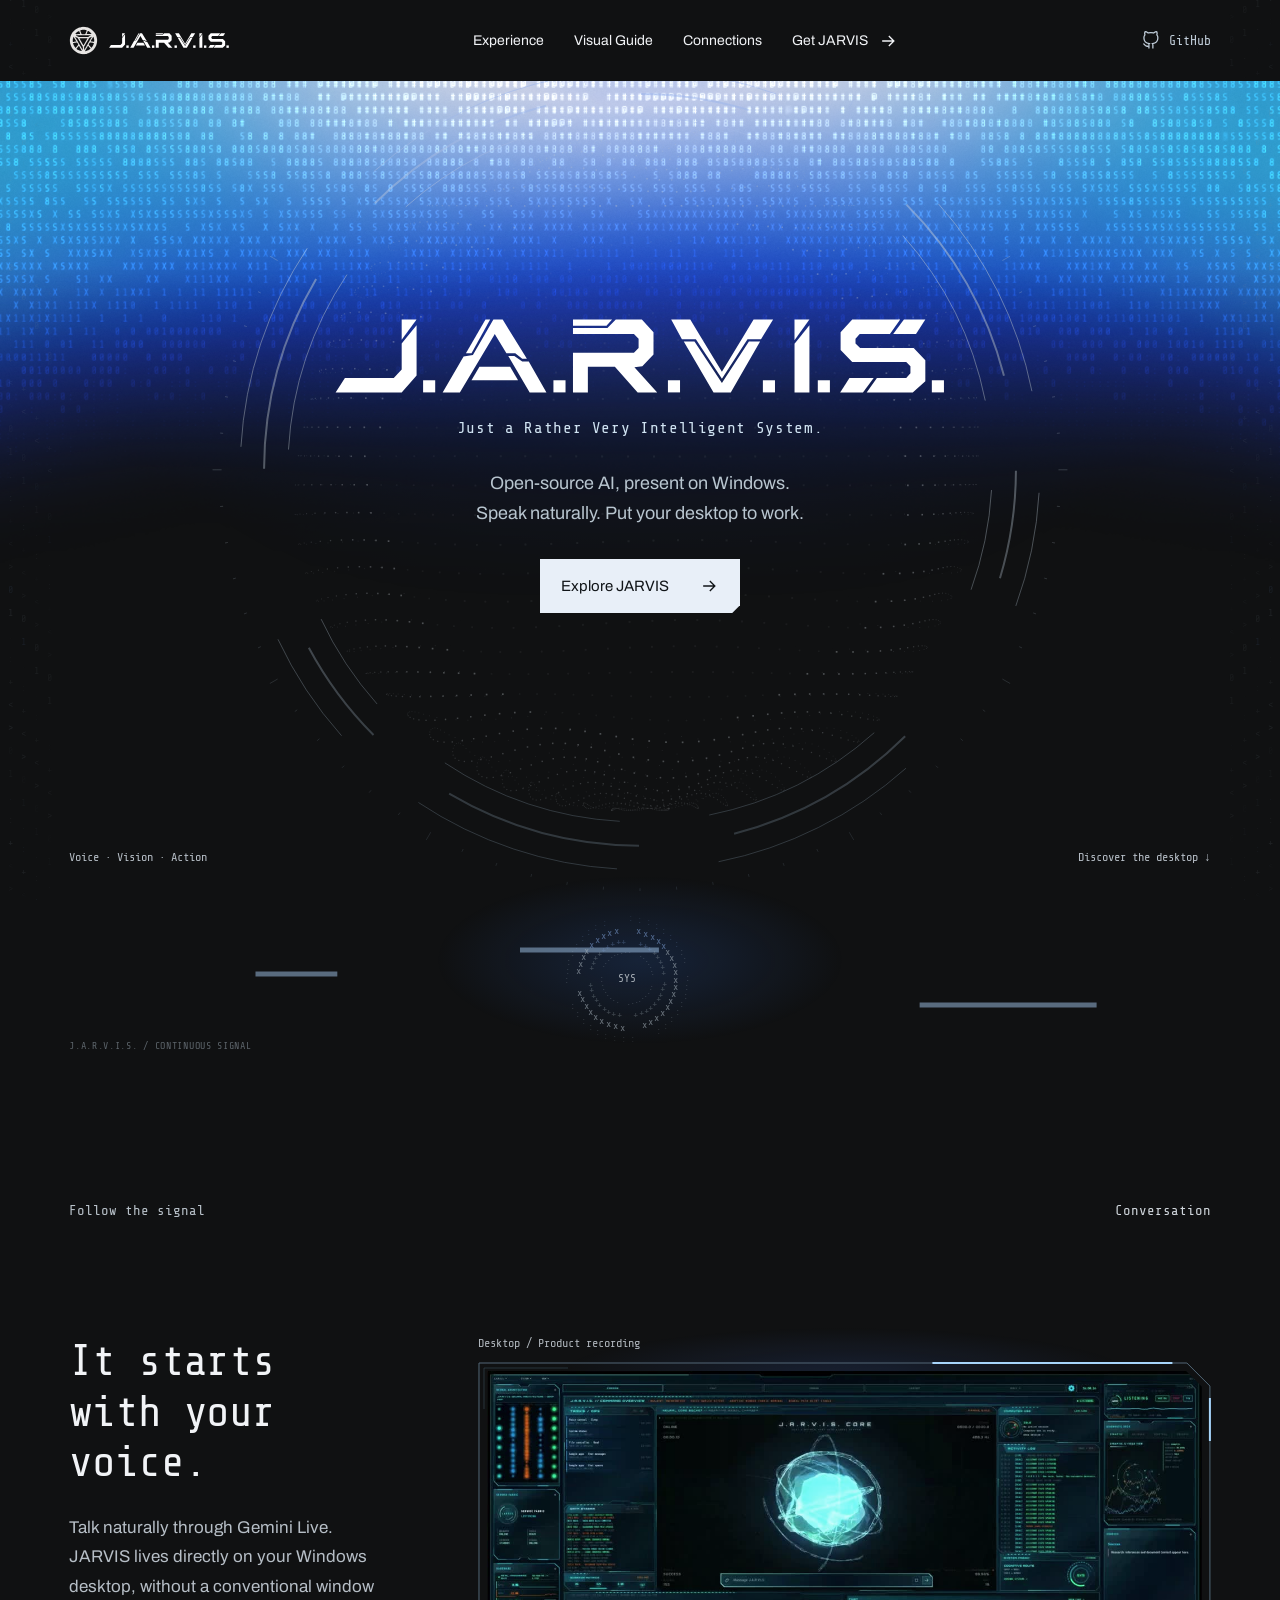
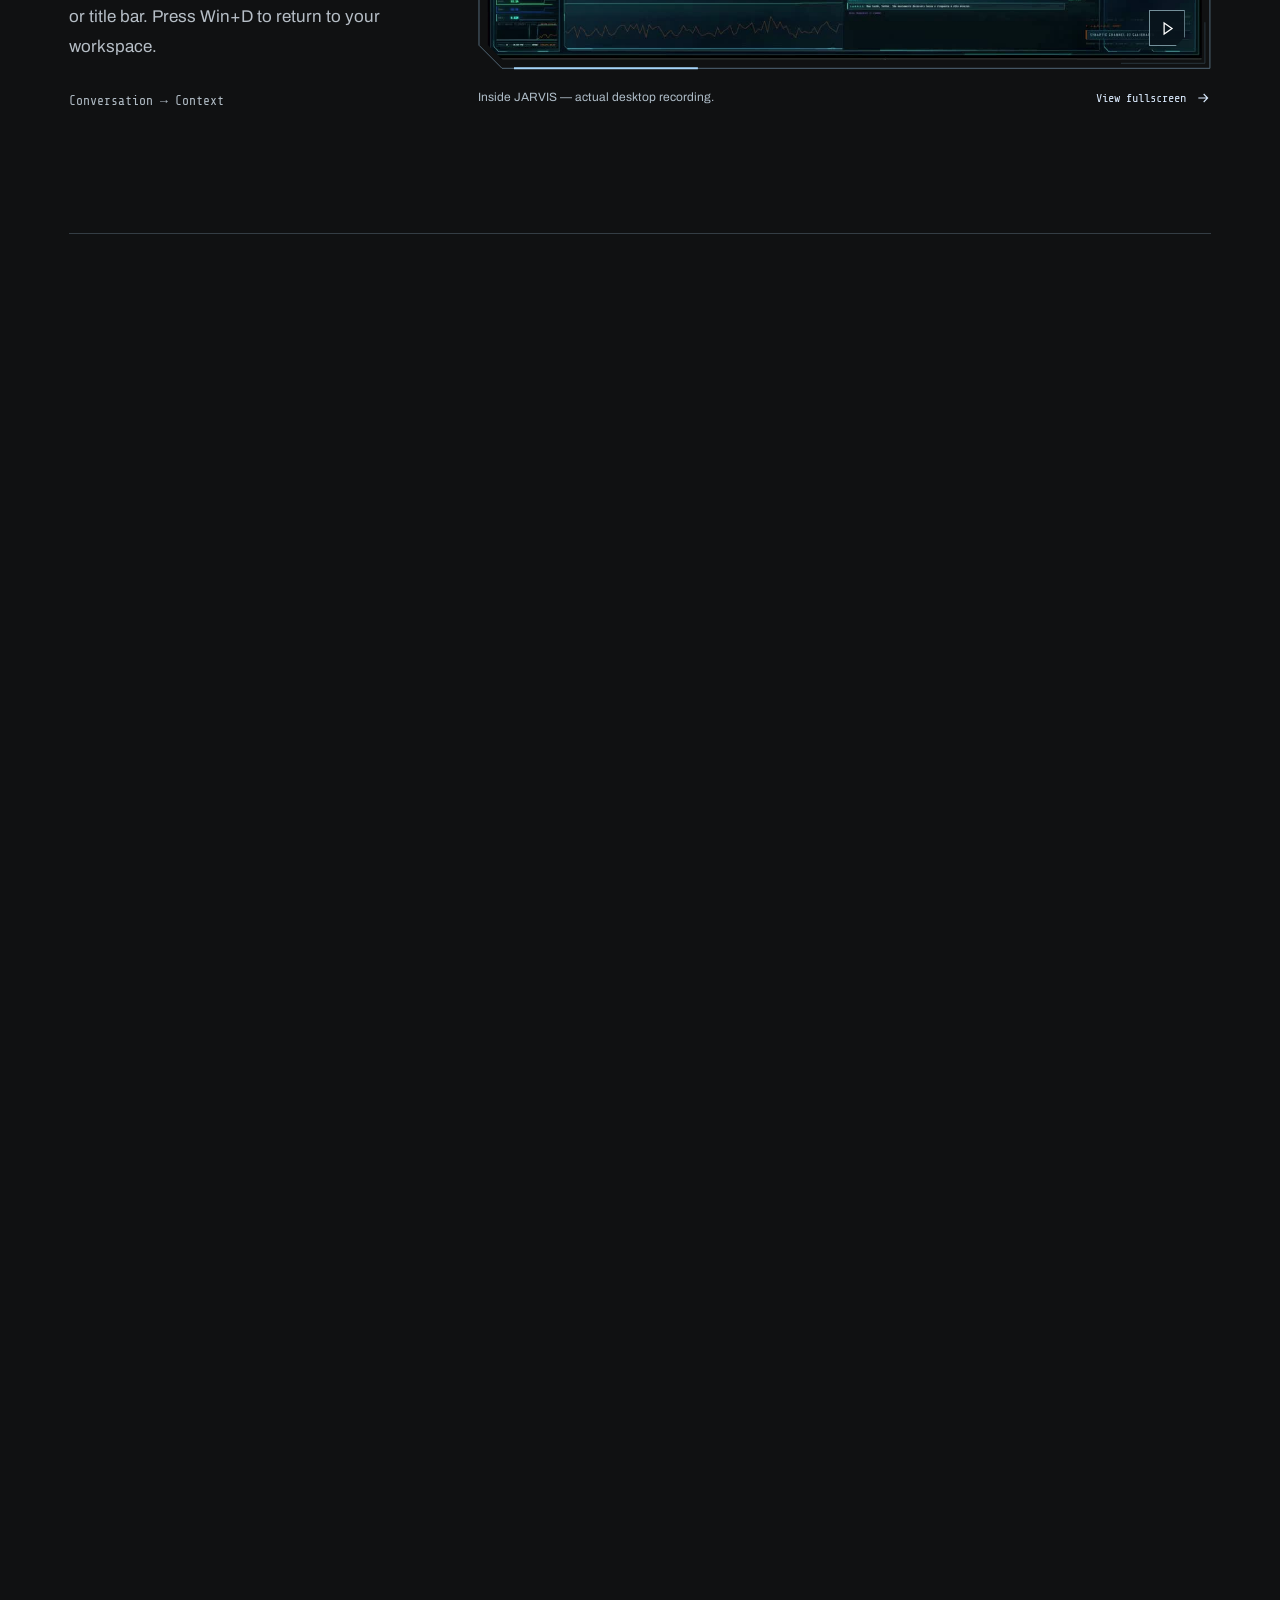
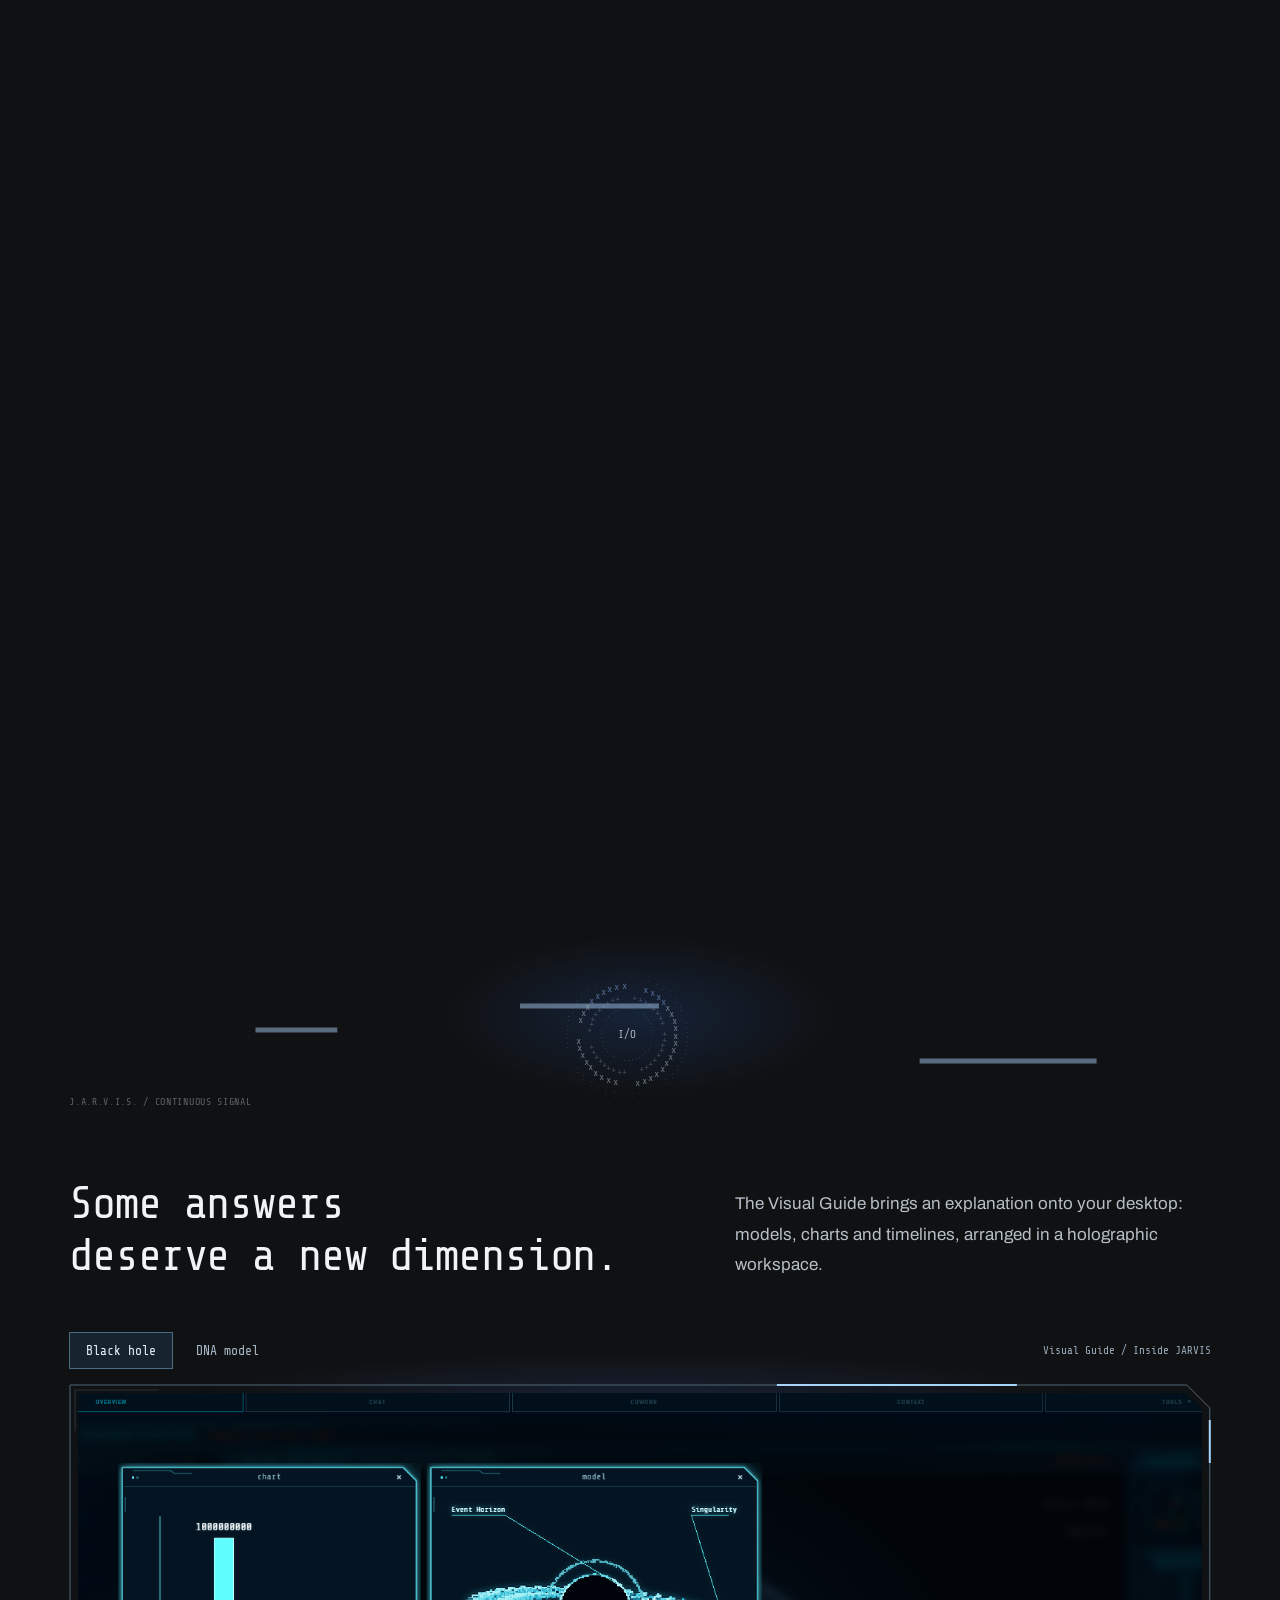
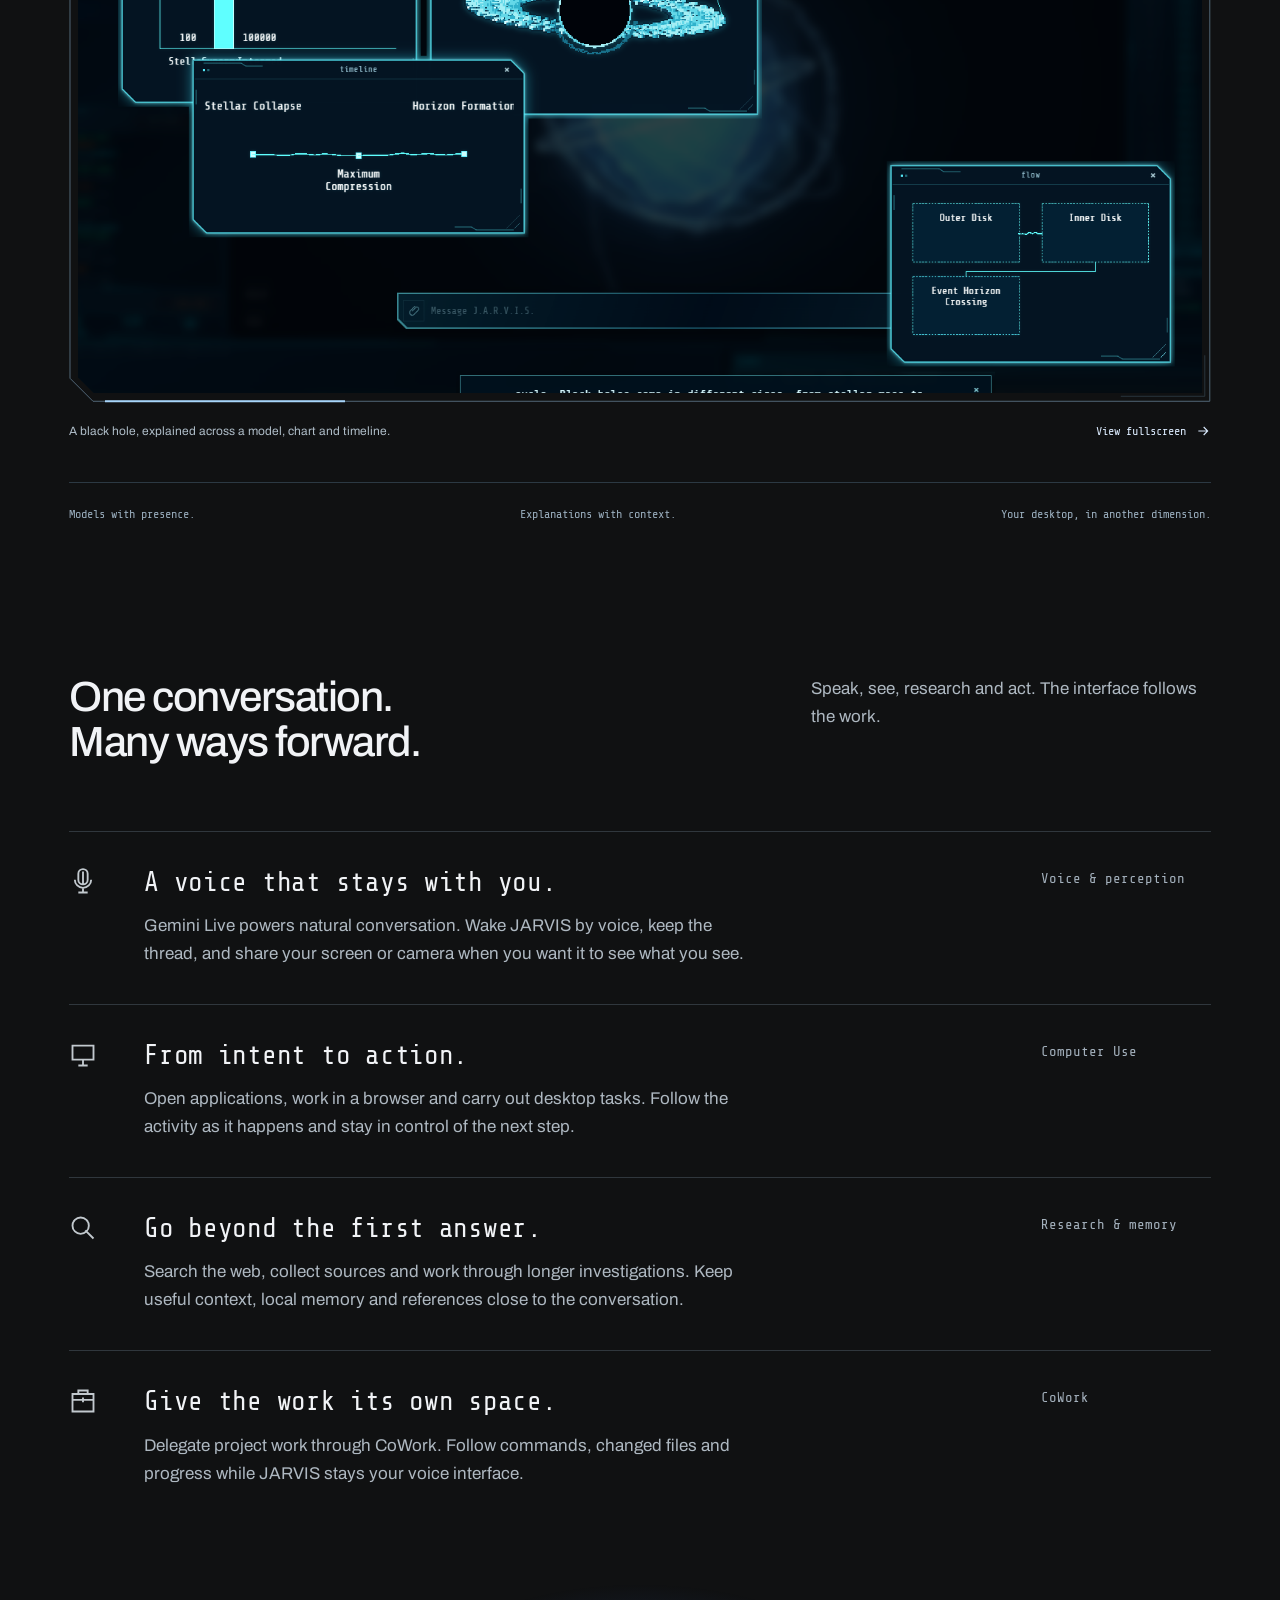
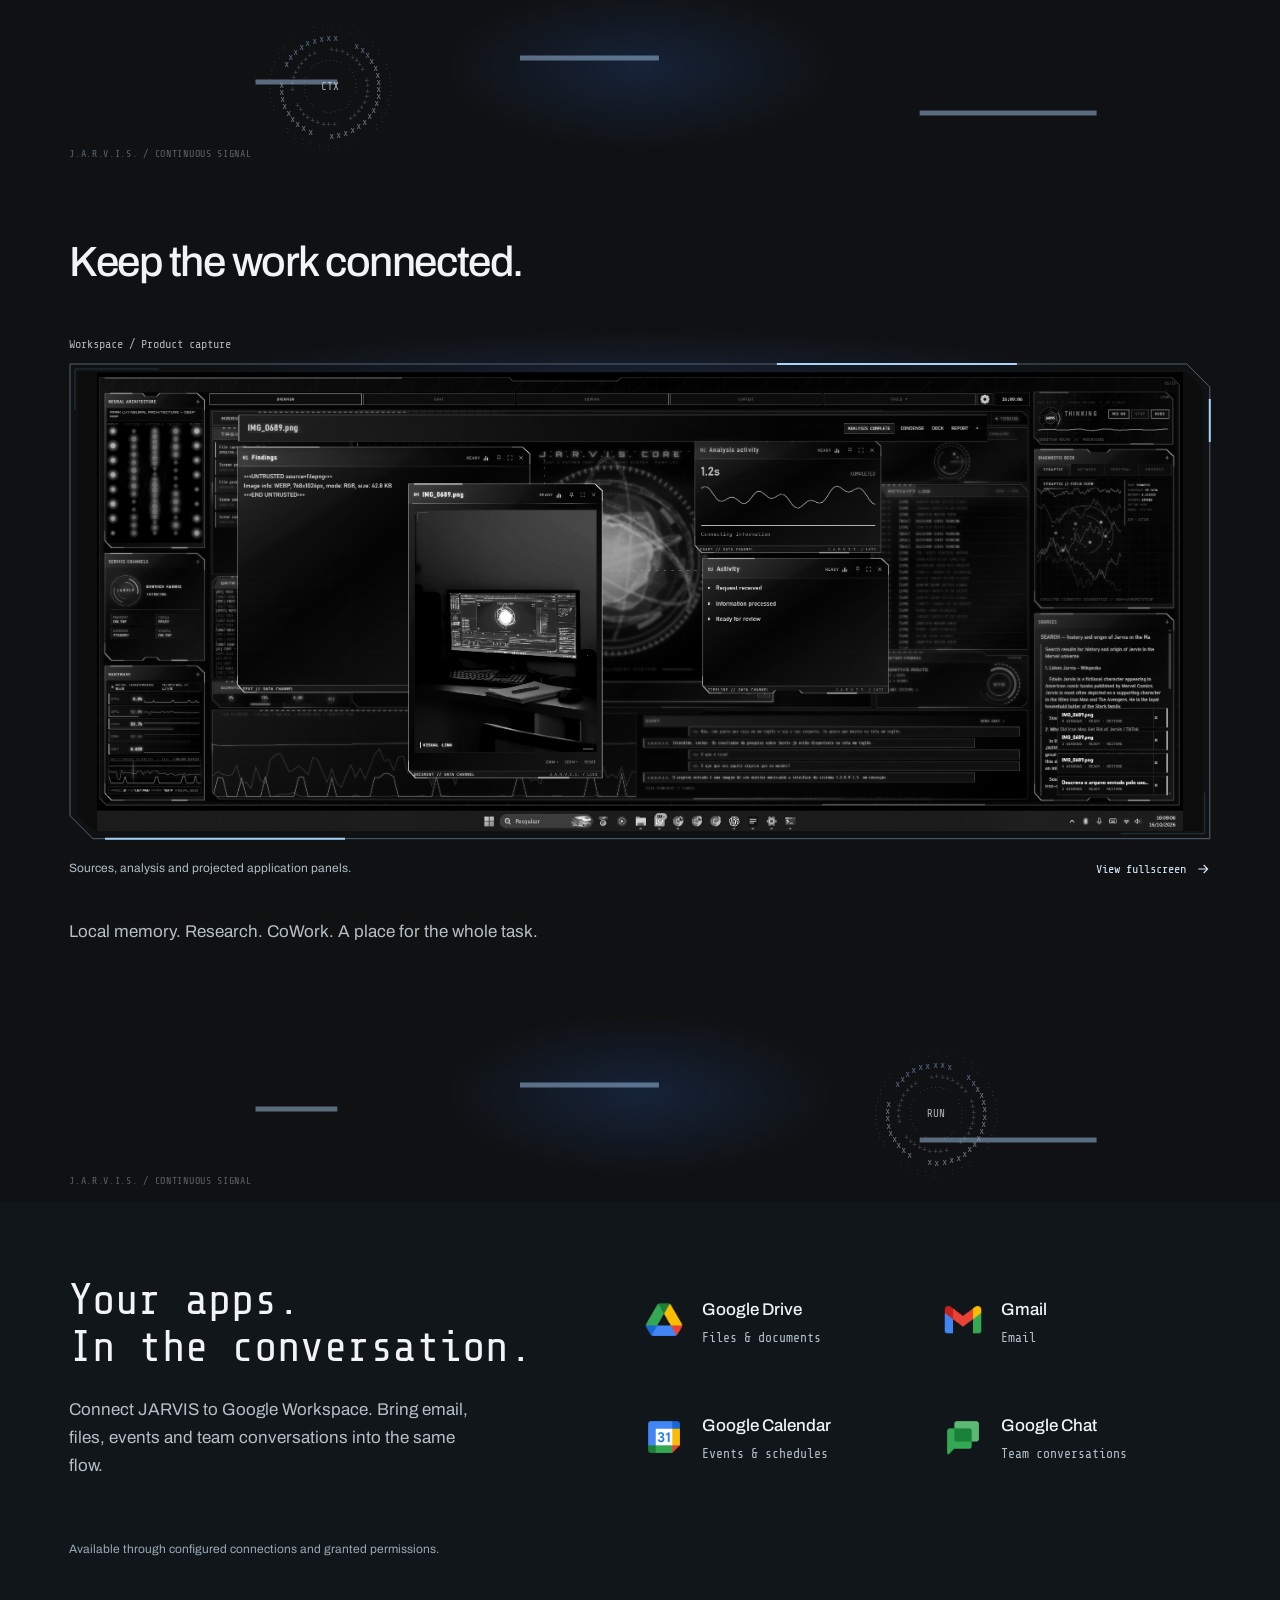
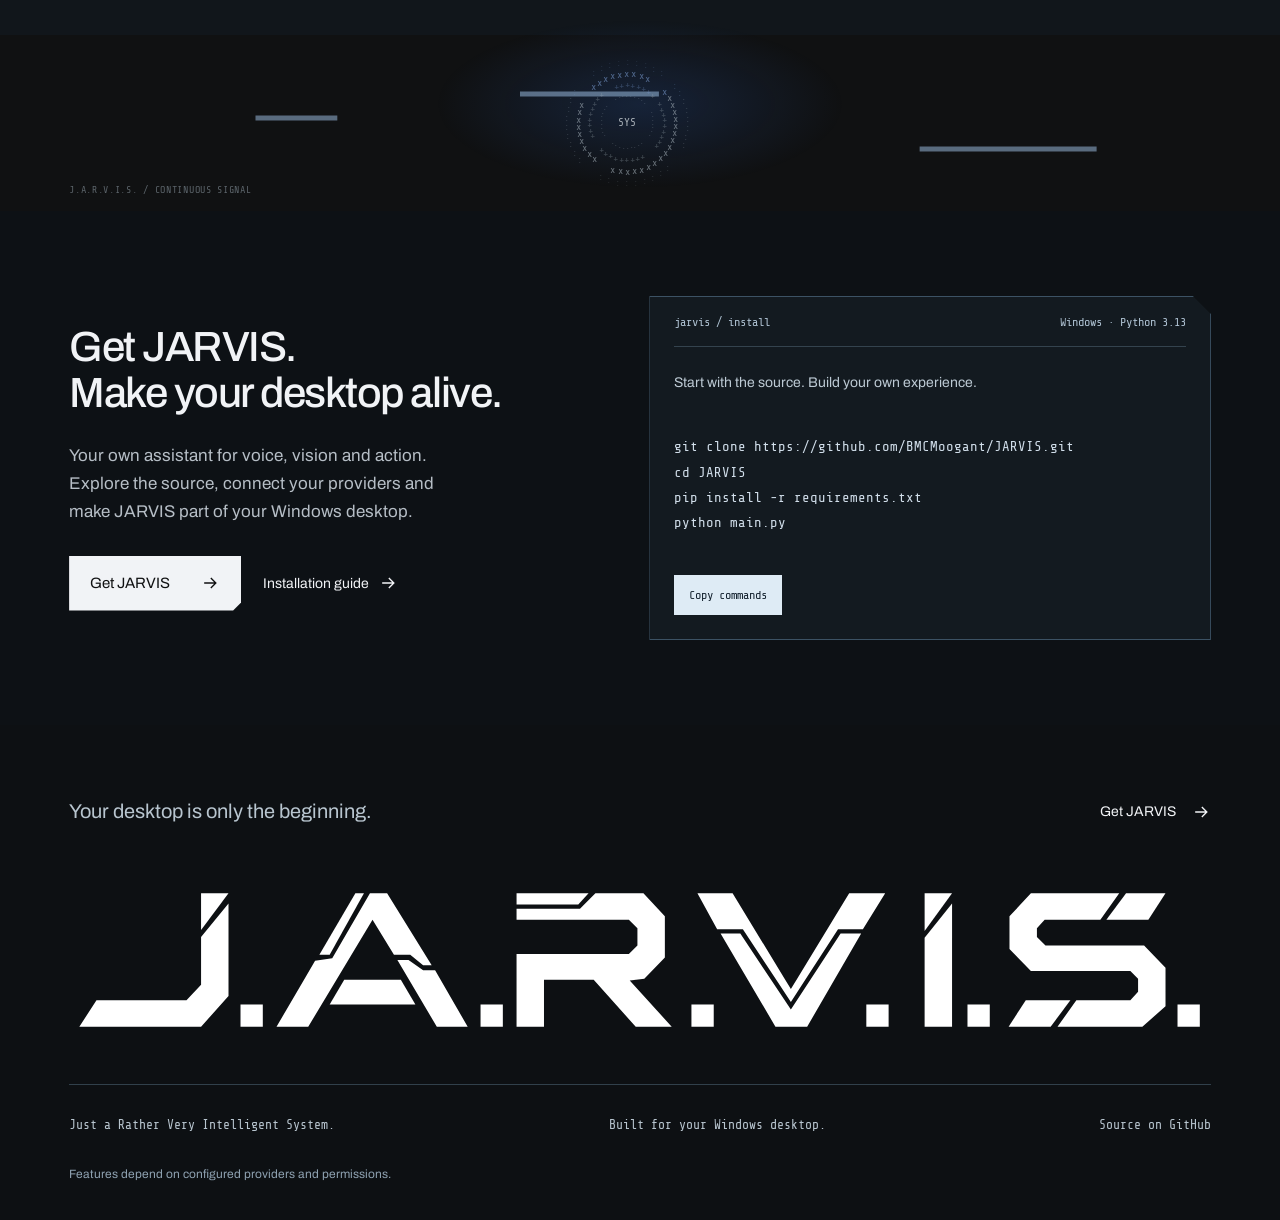
==== commit 31d5fe2c: "Restore Get JARVIS and fix reverse horizontal scrolling" ====
--- a/index.html
+++ b/index.html
@@ -1,4 +1,4 @@
-<!doctype html><html lang="en" id="top"><head><meta charset="utf-8"><meta name="viewport" content="width=device-width,initial-scale=1"><title>J.A.R.V.I.S. — Your desktop, alive.</title><meta name="description" content="Just a Rather Very Intelligent System. A personal assistant that lives directly on your Windows desktop, with voice, vision, Computer Use and CoWork."><meta name="theme-color" content="#101112"><link rel="icon" href="assets/reactor-signal.svg"><link rel="stylesheet" href="editions.css"><link rel="stylesheet" href="editions-refinements.css"><link rel="stylesheet" href="dotworld.css"><link rel="stylesheet" href="fusion.css"><link rel="stylesheet" href="blue-trio.css"><script defer src="media-config.js"></script><script defer src="ascii-fluid.js"></script><script defer src="gradient-ascii.js"></script><script defer src="original-fluid-pointer.js"></script><script defer src="editions.js"></script><script defer src="dotworld.js"></script><script defer src="fusion.js"></script><script defer src="assets/vendor/gsap.min.js"></script><script defer src="assets/vendor/ScrollTrigger.min.js"></script><script defer src="blue-trio.js"></script><link rel="stylesheet" href="pulse-polish.css"><script defer src="pulse-convergence.js"></script><link rel="stylesheet" href="wordmark.css"><link rel="stylesheet" href="pulse-final.css"><script defer src="pulse-final.js"></script><meta property="og:title" content="J.A.R.V.I.S. — Your desktop, alive."><meta property="og:description" content="Voice, vision and action. An open-source assistant that lives directly on your Windows desktop."><meta property="og:type" content="website"><meta property="og:image" content="https://bmcmoogant.github.io/jarvis-website/assets/visual-guide-black-hole.png"><meta property="og:url" content="https://bmcmoogant.github.io/jarvis-website/"><link rel="canonical" href="https://bmcmoogant.github.io/jarvis-website/"></head><body class="field dotworld field-edition fusion trio pulse" data-edition="field"><a class="skip" href="#main">Skip to content</a><header><a class="brand" href="index.html"><img src="assets/reactor-mono.svg" width="30" height="30" alt=""><img class="jarvis-wordmark" src="assets/jarvis-wordmark.svg" width="1332" height="180" alt="J.A.R.V.I.S."></a><nav aria-label="Main"><a href="#experience">Experience</a><a href="#visual-guide">Visual Guide</a><a href="#connections">Connections</a><a class="nav-get" href="#get">Get JARVIS <svg viewBox="0 0 24 24" aria-hidden="true"><path d="M5 12h14M13 6l6 6-6 6"/></svg></a></nav><a class="source-link" href="https://github.com/BMCMoogant/jarvis-website" aria-label="View the website source on GitHub"><svg viewBox="0 0 24 24" aria-hidden="true"><path d="M9 19c-4.3 1.4-4.3-2.5-6-3m12 6v-3.9c0-1.1.1-1.6-.5-2.3 3.3-.4 6.8-1.6 6.8-7.1A5.5 5.5 0 0020 4.9 5.1 5.1 0 0019.9 1S18.7.6 16 2.5a13.3 13.3 0 00-7 0C6.3.6 5.1 1 5.1 1A5.1 5.1 0 005 4.9a5.5 5.5 0 00-1.3 3.8c0 5.5 3.5 6.7 6.8 7.1-.6.6-.6 1.4-.5 2.3V22"/></svg><span>Source</span></a></header><main><section class="hero" id="main"><div class="ascii-atmosphere hero-canopy" data-gradient="horizon" data-light="canopy" aria-hidden="true"><canvas></canvas></div><div class="art art-field" aria-hidden="true"><canvas class="reactor-art" data-core="field"></canvas></div><div class="hero-copy"><h1 data-wordmark><img class="jarvis-wordmark" src="assets/jarvis-wordmark.svg" width="1332" height="180" alt="J.A.R.V.I.S."></h1><p class="full-name">Just a Rather Very Intelligent System.</p><p class="hero-description">Open-source AI, present on Windows.<br>Speak naturally. Put your desktop to work.</p><a class="action" href="#experience">Explore JARVIS <svg viewBox="0 0 24 24" aria-hidden="true"><path d="M5 12h14M13 6l6 6-6 6"/></svg></a></div><div class="hero-foot mono"><span>Voice · Vision · Action</span><span>Discover the desktop ↓</span></div></section><div class="chapter-gate gate-entry" aria-hidden="true"><canvas data-ascii-reactor></canvas><svg viewBox="0 0 1200 100" preserveAspectRatio="none"><path class="gate-track" d="M0 25H160L182 47H430L454 23H780L804 47H1200M0 76H360L383 54H850L874 78H1200"/><path class="gate-plates" d="M196 47H282M474 23H620M894 78H1080"/></svg><span>J.A.R.V.I.S. / CONTINUOUS SIGNAL</span></div><section class="relay-journey" id="experience" aria-label="Follow the JARVIS experience"><div class="journey-pin"><div class="journey-top"><span class="mono">Follow the signal</span><span class="journey-count mono" aria-live="off">Conversation</span></div><div class="journey-window"><div class="journey-track"><article class="journey-panel"><div><h2>It starts<br>with your voice.</h2><p>Talk naturally through Gemini Live. JARVIS lives directly on your Windows desktop, without a conventional window or title bar. Press Win+D to return to your workspace.</p><span class="mono">Conversation → Context</span></div><figure class="product-media" data-slot="desktop"><div class="media-heading"><span>Desktop / Product recording</span></div><div class="media-window"><div class="media-picture"><video muted loop playsinline preload="none" poster="assets/films/desktop-poster.jpg" src="assets/films/desktop-scrub.mp4" aria-label="JARVIS desktop recording"></video></div><svg class="media-contour" viewBox="0 0 1000 500" preserveAspectRatio="none" aria-hidden="true"><path class="contour" d="M1 1H958L999 42V499H35L1 465Z"/><path class="accent" d="M740 1H934M999 63V147M65 499H260"/><path class="detail" d="M22 68V24H210M785 478H978V396"/></svg><button class="loop-toggle" type="button" aria-label="Pause recording" aria-pressed="false"><svg viewBox="0 0 24 24" aria-hidden="true"><path d="M9 6v12M15 6v12"/></svg></button></div><figcaption>Inside JARVIS — actual desktop recording.<button type="button" data-expand>View fullscreen <svg viewBox="0 0 24 24" aria-hidden="true"><path d="M5 12h14M13 6l6 6-6 6"/></svg></button></figcaption></figure></article><article class="journey-panel"><div><h2>The context<br>comes with you.</h2><p>Screen awareness, sources and local memory bring the relevant information into the workspace.</p><span class="mono">Context → Action</span></div><figure class="product-media" data-slot="workspace"><div class="media-heading"><span>Workspace / Product capture</span></div><div class="media-window"><div class="media-picture"><img loading="lazy" src="assets/jarvis-focus-workspace.png" alt="Sources, analysis and projected application panels." width="2559" height="1079"></div><svg class="media-contour" viewBox="0 0 1000 500" preserveAspectRatio="none" aria-hidden="true"><path class="contour" d="M1 1H958L999 42V499H35L1 465Z"/><path class="accent" d="M740 1H934M999 63V147M65 499H260"/><path class="detail" d="M22 68V24H210M785 478H978V396"/></svg></div><figcaption>Sources, analysis and projected application panels.<button type="button" data-expand>View fullscreen <svg viewBox="0 0 24 24" aria-hidden="true"><path d="M5 12h14M13 6l6 6-6 6"/></svg></button></figcaption></figure></article><article class="journey-panel"><div><h2>Then the work<br>moves forward.</h2><p>Use desktop tools, investigate a topic or delegate a project through CoWork. Keep the next step in view.</p><a class="action" href="#capabilities">Explore the capabilities <svg viewBox="0 0 24 24" aria-hidden="true"><path d="M5 12h14M13 6l6 6-6 6"/></svg></a></div><figure class="product-media" data-slot="computer"><div class="media-heading"><span>Computer Use / Live desktop</span></div><div class="media-window"><div class="media-picture"><img loading="lazy" src="assets/desktop-live-detail.png" width="1382" height="818" alt="JARVIS desktop with the Computer Use panel, activity log, sources and live voice status."></div><svg class="media-contour" aria-hidden="true"><path class="contour"/><path class="accent"/><path class="detail"/></svg></div><figcaption>Tools, sources and live status, alongside the Core.<button type="button" data-expand>View fullscreen <svg viewBox="0 0 24 24" aria-hidden="true"><path d="M5 12h14M13 6l6 6-6 6"/></svg></button></figcaption></figure></article></div></div><div class="journey-progress" aria-hidden="true"><i></i></div></div></section><div class="chapter-gate gate-continue" aria-hidden="true"><canvas data-ascii-reactor></canvas><svg viewBox="0 0 1200 100" preserveAspectRatio="none"><path class="gate-track" d="M0 25H160L182 47H430L454 23H780L804 47H1200M0 76H360L383 54H850L874 78H1200"/><path class="gate-plates" d="M196 47H282M474 23H620M894 78H1080"/></svg><span>J.A.R.V.I.S. / CONTINUOUS SIGNAL</span></div><section class="visual-guide" id="visual-guide" aria-labelledby="guide-title">
+<!doctype html><html lang="en" id="top"><head><meta charset="utf-8"><meta name="viewport" content="width=device-width,initial-scale=1"><title>J.A.R.V.I.S. — Your desktop, alive.</title><meta name="description" content="Just a Rather Very Intelligent System. A personal assistant that lives directly on your Windows desktop, with voice, vision, Computer Use and CoWork."><meta name="theme-color" content="#101112"><link rel="icon" href="assets/reactor-signal.svg"><link rel="stylesheet" href="editions.css"><link rel="stylesheet" href="editions-refinements.css"><link rel="stylesheet" href="dotworld.css"><link rel="stylesheet" href="fusion.css"><link rel="stylesheet" href="blue-trio.css"><script defer src="media-config.js"></script><script defer src="ascii-fluid.js"></script><script defer src="gradient-ascii.js"></script><script defer src="original-fluid-pointer.js"></script><script defer src="editions.js"></script><script defer src="dotworld.js"></script><script defer src="fusion.js"></script><script defer src="assets/vendor/gsap.min.js"></script><script defer src="assets/vendor/ScrollTrigger.min.js"></script><script defer src="blue-trio.js"></script><link rel="stylesheet" href="pulse-polish.css"><script defer src="pulse-convergence.js"></script><link rel="stylesheet" href="wordmark.css"><link rel="stylesheet" href="pulse-final.css"><script defer src="pulse-final.js"></script><meta property="og:title" content="J.A.R.V.I.S. — Your desktop, alive."><meta property="og:description" content="Voice, vision and action. An open-source assistant that lives directly on your Windows desktop."><meta property="og:type" content="website"><meta property="og:image" content="https://bmcmoogant.github.io/jarvis-website/assets/visual-guide-black-hole.png"><meta property="og:url" content="https://bmcmoogant.github.io/jarvis-website/"><link rel="canonical" href="https://bmcmoogant.github.io/jarvis-website/"></head><body class="field dotworld field-edition fusion trio pulse" data-edition="field"><a class="skip" href="#main">Skip to content</a><header><a class="brand" href="index.html"><img src="assets/reactor-mono.svg" width="30" height="30" alt=""><img class="jarvis-wordmark" src="assets/jarvis-wordmark.svg" width="1332" height="180" alt="J.A.R.V.I.S."></a><nav aria-label="Main"><a href="#experience">Experience</a><a href="#visual-guide">Visual Guide</a><a href="#connections">Connections</a><a class="nav-get" href="#get">Get JARVIS <svg viewBox="0 0 24 24" aria-hidden="true"><path d="M5 12h14M13 6l6 6-6 6"/></svg></a></nav><a class="source-link" href="https://github.com/BMCMoogant/JARVIS" aria-label="Get JARVIS on GitHub"><svg viewBox="0 0 24 24" aria-hidden="true"><path d="M9 19c-4.3 1.4-4.3-2.5-6-3m12 6v-3.9c0-1.1.1-1.6-.5-2.3 3.3-.4 6.8-1.6 6.8-7.1A5.5 5.5 0 0020 4.9 5.1 5.1 0 0019.9 1S18.7.6 16 2.5a13.3 13.3 0 00-7 0C6.3.6 5.1 1 5.1 1A5.1 5.1 0 005 4.9a5.5 5.5 0 00-1.3 3.8c0 5.5 3.5 6.7 6.8 7.1-.6.6-.6 1.4-.5 2.3V22"/></svg><span>GitHub</span></a></header><main><section class="hero" id="main"><div class="ascii-atmosphere hero-canopy" data-gradient="horizon" data-light="canopy" aria-hidden="true"><canvas></canvas></div><div class="art art-field" aria-hidden="true"><canvas class="reactor-art" data-core="field"></canvas></div><div class="hero-copy"><h1 data-wordmark><img class="jarvis-wordmark" src="assets/jarvis-wordmark.svg" width="1332" height="180" alt="J.A.R.V.I.S."></h1><p class="full-name">Just a Rather Very Intelligent System.</p><p class="hero-description">Open-source AI, present on Windows.<br>Speak naturally. Put your desktop to work.</p><a class="action" href="#experience">Explore JARVIS <svg viewBox="0 0 24 24" aria-hidden="true"><path d="M5 12h14M13 6l6 6-6 6"/></svg></a></div><div class="hero-foot mono"><span>Voice · Vision · Action</span><span>Discover the desktop ↓</span></div></section><div class="chapter-gate gate-entry" aria-hidden="true"><canvas data-ascii-reactor></canvas><svg viewBox="0 0 1200 100" preserveAspectRatio="none"><path class="gate-track" d="M0 25H160L182 47H430L454 23H780L804 47H1200M0 76H360L383 54H850L874 78H1200"/><path class="gate-plates" d="M196 47H282M474 23H620M894 78H1080"/></svg><span>J.A.R.V.I.S. / CONTINUOUS SIGNAL</span></div><section class="relay-journey" id="experience" aria-label="Follow the JARVIS experience"><div class="journey-pin"><div class="journey-top"><span class="mono">Follow the signal</span><span class="journey-count mono" aria-live="off">Conversation</span></div><div class="journey-window"><div class="journey-track"><article class="journey-panel"><div><h2>It starts<br>with your voice.</h2><p>Talk naturally through Gemini Live. JARVIS lives directly on your Windows desktop, without a conventional window or title bar. Press Win+D to return to your workspace.</p><span class="mono">Conversation → Context</span></div><figure class="product-media" data-slot="desktop"><div class="media-heading"><span>Desktop / Product recording</span></div><div class="media-window"><div class="media-picture"><video muted loop playsinline preload="none" poster="assets/films/desktop-poster.jpg" src="assets/films/desktop-scrub.mp4" aria-label="JARVIS desktop recording"></video></div><svg class="media-contour" viewBox="0 0 1000 500" preserveAspectRatio="none" aria-hidden="true"><path class="contour" d="M1 1H958L999 42V499H35L1 465Z"/><path class="accent" d="M740 1H934M999 63V147M65 499H260"/><path class="detail" d="M22 68V24H210M785 478H978V396"/></svg><button class="loop-toggle" type="button" aria-label="Pause recording" aria-pressed="false"><svg viewBox="0 0 24 24" aria-hidden="true"><path d="M9 6v12M15 6v12"/></svg></button></div><figcaption>Inside JARVIS — actual desktop recording.<button type="button" data-expand>View fullscreen <svg viewBox="0 0 24 24" aria-hidden="true"><path d="M5 12h14M13 6l6 6-6 6"/></svg></button></figcaption></figure></article><article class="journey-panel"><div><h2>The context<br>comes with you.</h2><p>Screen awareness, sources and local memory bring the relevant information into the workspace.</p><span class="mono">Context → Action</span></div><figure class="product-media" data-slot="workspace"><div class="media-heading"><span>Workspace / Product capture</span></div><div class="media-window"><div class="media-picture"><img loading="lazy" src="assets/jarvis-focus-workspace.png" alt="Sources, analysis and projected application panels." width="2559" height="1079"></div><svg class="media-contour" viewBox="0 0 1000 500" preserveAspectRatio="none" aria-hidden="true"><path class="contour" d="M1 1H958L999 42V499H35L1 465Z"/><path class="accent" d="M740 1H934M999 63V147M65 499H260"/><path class="detail" d="M22 68V24H210M785 478H978V396"/></svg></div><figcaption>Sources, analysis and projected application panels.<button type="button" data-expand>View fullscreen <svg viewBox="0 0 24 24" aria-hidden="true"><path d="M5 12h14M13 6l6 6-6 6"/></svg></button></figcaption></figure></article><article class="journey-panel"><div><h2>Then the work<br>moves forward.</h2><p>Use desktop tools, investigate a topic or delegate a project through CoWork. Keep the next step in view.</p><a class="action" href="#capabilities">Explore the capabilities <svg viewBox="0 0 24 24" aria-hidden="true"><path d="M5 12h14M13 6l6 6-6 6"/></svg></a></div><figure class="product-media" data-slot="computer"><div class="media-heading"><span>Computer Use / Live desktop</span></div><div class="media-window"><div class="media-picture"><img loading="lazy" src="assets/desktop-live-detail.png" width="1382" height="818" alt="JARVIS desktop with the Computer Use panel, activity log, sources and live voice status."></div><svg class="media-contour" aria-hidden="true"><path class="contour"/><path class="accent"/><path class="detail"/></svg></div><figcaption>Tools, sources and live status, alongside the Core.<button type="button" data-expand>View fullscreen <svg viewBox="0 0 24 24" aria-hidden="true"><path d="M5 12h14M13 6l6 6-6 6"/></svg></button></figcaption></figure></article></div></div><div class="journey-progress" aria-hidden="true"><i></i></div></div></section><div class="chapter-gate gate-continue" aria-hidden="true"><canvas data-ascii-reactor></canvas><svg viewBox="0 0 1200 100" preserveAspectRatio="none"><path class="gate-track" d="M0 25H160L182 47H430L454 23H780L804 47H1200M0 76H360L383 54H850L874 78H1200"/><path class="gate-plates" d="M196 47H282M474 23H620M894 78H1080"/></svg><span>J.A.R.V.I.S. / CONTINUOUS SIGNAL</span></div><section class="visual-guide" id="visual-guide" aria-labelledby="guide-title">
   <div class="guide-intro"><h2 id="guide-title">Some answers<br>deserve a new dimension.</h2><p>The Visual Guide brings an explanation onto your desktop: models, charts and timelines, arranged in a holographic workspace.</p></div>
   <figure class="product-media guide-media" data-slot="visual-guide">
     <div class="guide-toolbar"><div role="group" aria-label="Choose a Visual Guide capture"><button type="button" data-guide-scene="black-hole" aria-pressed="true">Black hole</button><button type="button" data-guide-scene="dna" aria-pressed="false">DNA model</button></div><span class="mono">Visual Guide / Inside JARVIS</span></div>
@@ -6,6 +6,9 @@
     <figcaption><span data-guide-caption>A black hole, explained across a model, chart and timeline.</span><button type="button" data-expand>View fullscreen <svg viewBox="0 0 24 24" aria-hidden="true"><path d="M5 12h14M13 6l6 6-6 6"/></svg></button></figcaption>
   </figure>
   <div class="guide-notes"><span>Models with presence.</span><span>Explanations with context.</span><span>Your desktop, in another dimension.</span></div>
-</section><section class="capabilities" id="capabilities"><div class="section-title"><h2>One conversation.<br>Many ways forward.</h2><p>Speak, see, research and act. The interface follows the work.</p></div><div class="capability-list"><article><div class="cap-icon" data-icon="voice"></div><div><h3>A voice that stays with you.</h3><p>Gemini Live powers natural conversation. Wake JARVIS by voice, keep the thread, and share your screen or camera when you want it to see what you see.</p></div><span class="mono">Voice & perception</span></article><article><div class="cap-icon" data-icon="computer"></div><div><h3>From intent to action.</h3><p>Open applications, work in a browser and carry out desktop tasks. Follow the activity as it happens and stay in control of the next step.</p></div><span class="mono">Computer Use</span></article><article><div class="cap-icon" data-icon="research"></div><div><h3>Go beyond the first answer.</h3><p>Search the web, collect sources and work through longer investigations. Keep useful context, local memory and references close to the conversation.</p></div><span class="mono">Research & memory</span></article><article><div class="cap-icon" data-icon="cowork"></div><div><h3>Give the work its own space.</h3><p>Delegate project work through CoWork. Follow commands, changed files and progress while JARVIS stays your voice interface.</p></div><span class="mono">CoWork</span></article></div></section><div class="chapter-gate gate-workspace" aria-hidden="true"><canvas data-ascii-reactor></canvas><svg viewBox="0 0 1200 100" preserveAspectRatio="none"><path class="gate-track" d="M0 25H160L182 47H430L454 23H780L804 47H1200M0 76H360L383 54H850L874 78H1200"/><path class="gate-plates" d="M196 47H282M474 23H620M894 78H1080"/></svg><span>J.A.R.V.I.S. / CONTINUOUS SIGNAL</span></div><section class="workspace"><h2>Keep the work connected.</h2><figure class="product-media" data-slot="workspace"><div class="media-heading"><span>Workspace / Product capture</span></div><div class="media-window"><div class="media-picture"><img loading="lazy" src="assets/jarvis-focus-workspace.png" alt="Sources, analysis and projected application panels." width="2559" height="1079"></div><svg class="media-contour" viewBox="0 0 1000 500" preserveAspectRatio="none" aria-hidden="true"><path class="contour" d="M1 1H958L999 42V499H35L1 465Z"/><path class="accent" d="M740 1H934M999 63V147M65 499H260"/><path class="detail" d="M22 68V24H210M785 478H978V396"/></svg></div><figcaption>Sources, analysis and projected application panels.<button type="button" data-expand>View fullscreen <svg viewBox="0 0 24 24" aria-hidden="true"><path d="M5 12h14M13 6l6 6-6 6"/></svg></button></figcaption></figure><p>Local memory. Research. CoWork. A place for the whole task.</p></section><div class="chapter-gate gate-release" aria-hidden="true"><canvas data-ascii-reactor></canvas><svg viewBox="0 0 1200 100" preserveAspectRatio="none"><path class="gate-track" d="M0 25H160L182 47H430L454 23H780L804 47H1200M0 76H360L383 54H850L874 78H1200"/><path class="gate-plates" d="M196 47H282M474 23H620M894 78H1080"/></svg><span>J.A.R.V.I.S. / CONTINUOUS SIGNAL</span></div><section class="connections" id="connections"><div><h2>Your apps.<br>In the conversation.</h2><p>Connect JARVIS to Google Workspace. Bring email, files, events and team conversations into the same flow.</p></div><ul><li><img src="assets/integrations/drive.png" width="42" height="42" alt="Google Drive logo"><div><strong>Google Drive</strong><span>Files & documents</span></div></li><li><img src="assets/integrations/gmail.png" width="42" height="42" alt="Gmail logo"><div><strong>Gmail</strong><span>Email</span></div></li><li><img src="assets/integrations/calendar.png" width="42" height="42" alt="Google Calendar logo"><div><strong>Google Calendar</strong><span>Events & schedules</span></div></li><li><img src="assets/integrations/chat.png" width="42" height="42" alt="Google Chat logo"><div><strong>Google Chat</strong><span>Team conversations</span></div></li></ul><small>Available through configured connections and granted permissions.</small></section><div class="chapter-gate gate-entry" aria-hidden="true"><canvas data-ascii-reactor></canvas><svg viewBox="0 0 1200 100" preserveAspectRatio="none"><path class="gate-track" d="M0 25H160L182 47H430L454 23H780L804 47H1200M0 76H360L383 54H850L874 78H1200"/><path class="gate-plates" d="M196 47H282M474 23H620M894 78H1080"/></svg><span>J.A.R.V.I.S. / CONTINUOUS SIGNAL</span></div><section class="source-terminal" id="get"><div class="source-heading"><h2>Built in the open.<br>Make it your own.</h2><p>Follow JARVIS on GitHub for the desktop project and future releases. The source for this website is available now.</p><div class="source-actions"><a class="action" href="https://github.com/BMCMoogant">Follow the project <svg viewBox="0 0 24 24" aria-hidden="true"><path d="M5 12h14M13 6l6 6-6 6"/></svg></a><a href="https://github.com/BMCMoogant/jarvis-website">Website source <svg viewBox="0 0 24 24" aria-hidden="true"><path d="M5 12h14M13 6l6 6-6 6"/></svg></a></div><p class="release-note">Windows installer: not published yet.</p></div><div class="install-shell"><div class="shell-bar"><span>jarvis / website source</span><span>Open source</span></div><p class="terminal-note">Explore this site's HTML, artwork and interactions.</p><pre data-source-command>git clone https://github.com/BMCMoogant/jarvis-website.git</pre><div class="terminal-bottom"><button type="button" data-copy-source>Copy command</button><span role="status" data-copy-status></span></div></div></section></main><footer class="power-footer"><div class="footer-top"><p>Your desktop is only the beginning.</p><a href="#get">Get JARVIS <svg viewBox="0 0 24 24" aria-hidden="true"><path d="M5 12h14M13 6l6 6-6 6"/></svg></a></div><a href="#top" class="footer-wordmark" data-wordmark-slot="footer" aria-label="JARVIS, back to top"><img class="jarvis-wordmark" src="assets/jarvis-wordmark.svg" width="1332" height="180" alt="J.A.R.V.I.S."></a><div class="footer-bottom"><span>Just a Rather Very Intelligent System.</span><span>Built for your Windows desktop.</span><a href="https://github.com/BMCMoogant/jarvis-website">Source on GitHub</a></div><small>Features depend on configured providers and permissions.</small></footer><dialog class="media-dialog" aria-label="Product capture, fullscreen"><button class="close-dialog" type="button" autofocus>Close ×</button><div></div></dialog><div class="notice" role="status"></div></body></html>
+</section><section class="capabilities" id="capabilities"><div class="section-title"><h2>One conversation.<br>Many ways forward.</h2><p>Speak, see, research and act. The interface follows the work.</p></div><div class="capability-list"><article><div class="cap-icon" data-icon="voice"></div><div><h3>A voice that stays with you.</h3><p>Gemini Live powers natural conversation. Wake JARVIS by voice, keep the thread, and share your screen or camera when you want it to see what you see.</p></div><span class="mono">Voice & perception</span></article><article><div class="cap-icon" data-icon="computer"></div><div><h3>From intent to action.</h3><p>Open applications, work in a browser and carry out desktop tasks. Follow the activity as it happens and stay in control of the next step.</p></div><span class="mono">Computer Use</span></article><article><div class="cap-icon" data-icon="research"></div><div><h3>Go beyond the first answer.</h3><p>Search the web, collect sources and work through longer investigations. Keep useful context, local memory and references close to the conversation.</p></div><span class="mono">Research & memory</span></article><article><div class="cap-icon" data-icon="cowork"></div><div><h3>Give the work its own space.</h3><p>Delegate project work through CoWork. Follow commands, changed files and progress while JARVIS stays your voice interface.</p></div><span class="mono">CoWork</span></article></div></section><div class="chapter-gate gate-workspace" aria-hidden="true"><canvas data-ascii-reactor></canvas><svg viewBox="0 0 1200 100" preserveAspectRatio="none"><path class="gate-track" d="M0 25H160L182 47H430L454 23H780L804 47H1200M0 76H360L383 54H850L874 78H1200"/><path class="gate-plates" d="M196 47H282M474 23H620M894 78H1080"/></svg><span>J.A.R.V.I.S. / CONTINUOUS SIGNAL</span></div><section class="workspace"><h2>Keep the work connected.</h2><figure class="product-media" data-slot="workspace"><div class="media-heading"><span>Workspace / Product capture</span></div><div class="media-window"><div class="media-picture"><img loading="lazy" src="assets/jarvis-focus-workspace.png" alt="Sources, analysis and projected application panels." width="2559" height="1079"></div><svg class="media-contour" viewBox="0 0 1000 500" preserveAspectRatio="none" aria-hidden="true"><path class="contour" d="M1 1H958L999 42V499H35L1 465Z"/><path class="accent" d="M740 1H934M999 63V147M65 499H260"/><path class="detail" d="M22 68V24H210M785 478H978V396"/></svg></div><figcaption>Sources, analysis and projected application panels.<button type="button" data-expand>View fullscreen <svg viewBox="0 0 24 24" aria-hidden="true"><path d="M5 12h14M13 6l6 6-6 6"/></svg></button></figcaption></figure><p>Local memory. Research. CoWork. A place for the whole task.</p></section><div class="chapter-gate gate-release" aria-hidden="true"><canvas data-ascii-reactor></canvas><svg viewBox="0 0 1200 100" preserveAspectRatio="none"><path class="gate-track" d="M0 25H160L182 47H430L454 23H780L804 47H1200M0 76H360L383 54H850L874 78H1200"/><path class="gate-plates" d="M196 47H282M474 23H620M894 78H1080"/></svg><span>J.A.R.V.I.S. / CONTINUOUS SIGNAL</span></div><section class="connections" id="connections"><div><h2>Your apps.<br>In the conversation.</h2><p>Connect JARVIS to Google Workspace. Bring email, files, events and team conversations into the same flow.</p></div><ul><li><img src="assets/integrations/drive.png" width="42" height="42" alt="Google Drive logo"><div><strong>Google Drive</strong><span>Files & documents</span></div></li><li><img src="assets/integrations/gmail.png" width="42" height="42" alt="Gmail logo"><div><strong>Gmail</strong><span>Email</span></div></li><li><img src="assets/integrations/calendar.png" width="42" height="42" alt="Google Calendar logo"><div><strong>Google Calendar</strong><span>Events & schedules</span></div></li><li><img src="assets/integrations/chat.png" width="42" height="42" alt="Google Chat logo"><div><strong>Google Chat</strong><span>Team conversations</span></div></li></ul><small>Available through configured connections and granted permissions.</small></section><div class="chapter-gate gate-entry" aria-hidden="true"><canvas data-ascii-reactor></canvas><svg viewBox="0 0 1200 100" preserveAspectRatio="none"><path class="gate-track" d="M0 25H160L182 47H430L454 23H780L804 47H1200M0 76H360L383 54H850L874 78H1200"/><path class="gate-plates" d="M196 47H282M474 23H620M894 78H1080"/></svg><span>J.A.R.V.I.S. / CONTINUOUS SIGNAL</span></div><section class="source-terminal" id="get"><div class="source-heading"><h2>Get JARVIS.<br>Make your desktop alive.</h2><p>Your own assistant for voice, vision and action. Explore the source, connect your providers and make JARVIS part of your Windows desktop.</p><div class="source-actions"><a class="action" href="https://github.com/BMCMoogant/JARVIS">Get JARVIS <svg viewBox="0 0 24 24" aria-hidden="true"><path d="M5 12h14M13 6l6 6-6 6"/></svg></a><a href="https://github.com/BMCMoogant/JARVIS#readme">Installation guide <svg viewBox="0 0 24 24" aria-hidden="true"><path d="M5 12h14M13 6l6 6-6 6"/></svg></a></div></div><div class="install-shell"><div class="shell-bar"><span>jarvis / install</span><span>Windows · Python 3.13</span></div><p class="terminal-note">Start with the source. Build your own experience.</p><pre data-source-command>git clone https://github.com/BMCMoogant/JARVIS.git
+cd JARVIS
+pip install -r requirements.txt
+python main.py</pre><div class="terminal-bottom"><button type="button" data-copy-source>Copy commands</button><span role="status" data-copy-status></span></div></div></section></main><footer class="power-footer"><div class="footer-top"><p>Your desktop is only the beginning.</p><a href="#get">Get JARVIS <svg viewBox="0 0 24 24" aria-hidden="true"><path d="M5 12h14M13 6l6 6-6 6"/></svg></a></div><a href="#top" class="footer-wordmark" data-wordmark-slot="footer" aria-label="JARVIS, back to top"><img class="jarvis-wordmark" src="assets/jarvis-wordmark.svg" width="1332" height="180" alt="J.A.R.V.I.S."></a><div class="footer-bottom"><span>Just a Rather Very Intelligent System.</span><span>Built for your Windows desktop.</span><a href="https://github.com/BMCMoogant/JARVIS">Source on GitHub</a></div><small>Features depend on configured providers and permissions.</small></footer><dialog class="media-dialog" aria-label="Product capture, fullscreen"><button class="close-dialog" type="button" autofocus>Close ×</button><div></div></dialog><div class="notice" role="status"></div></body></html>
 
 
